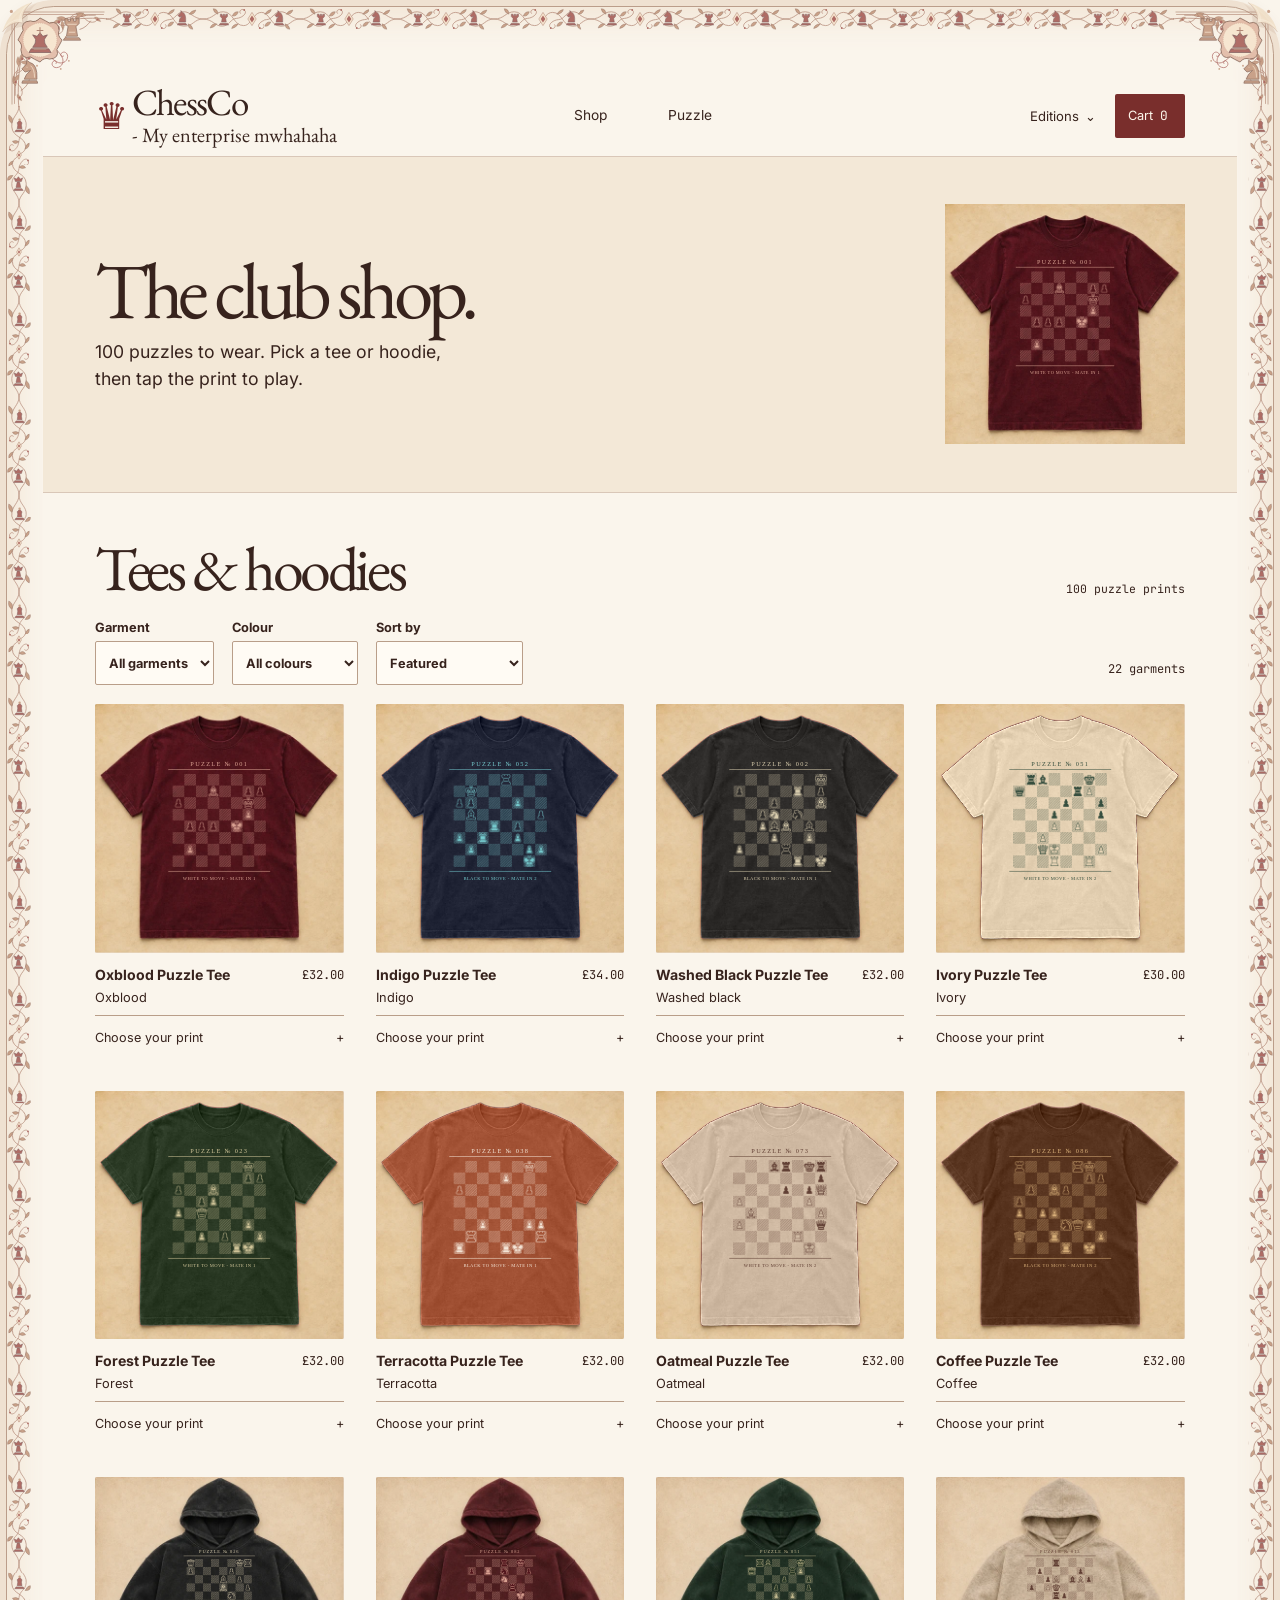
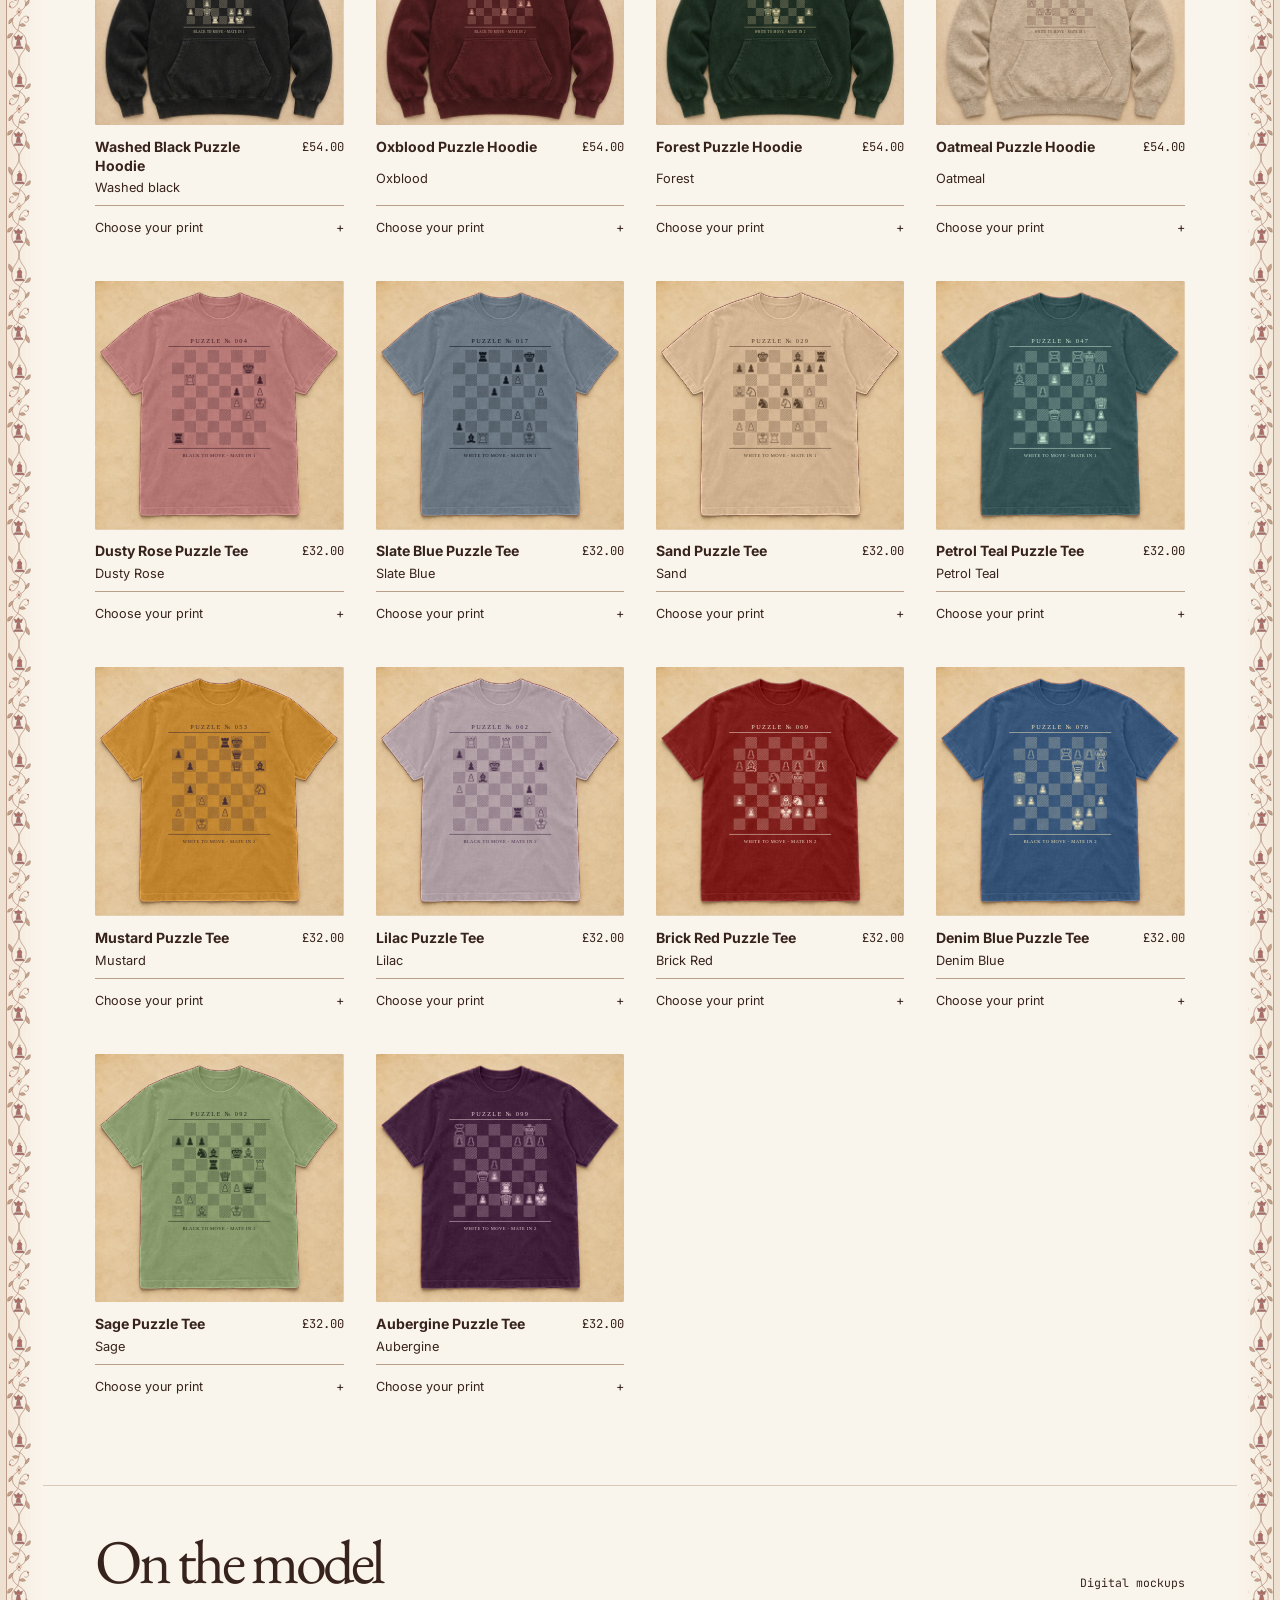
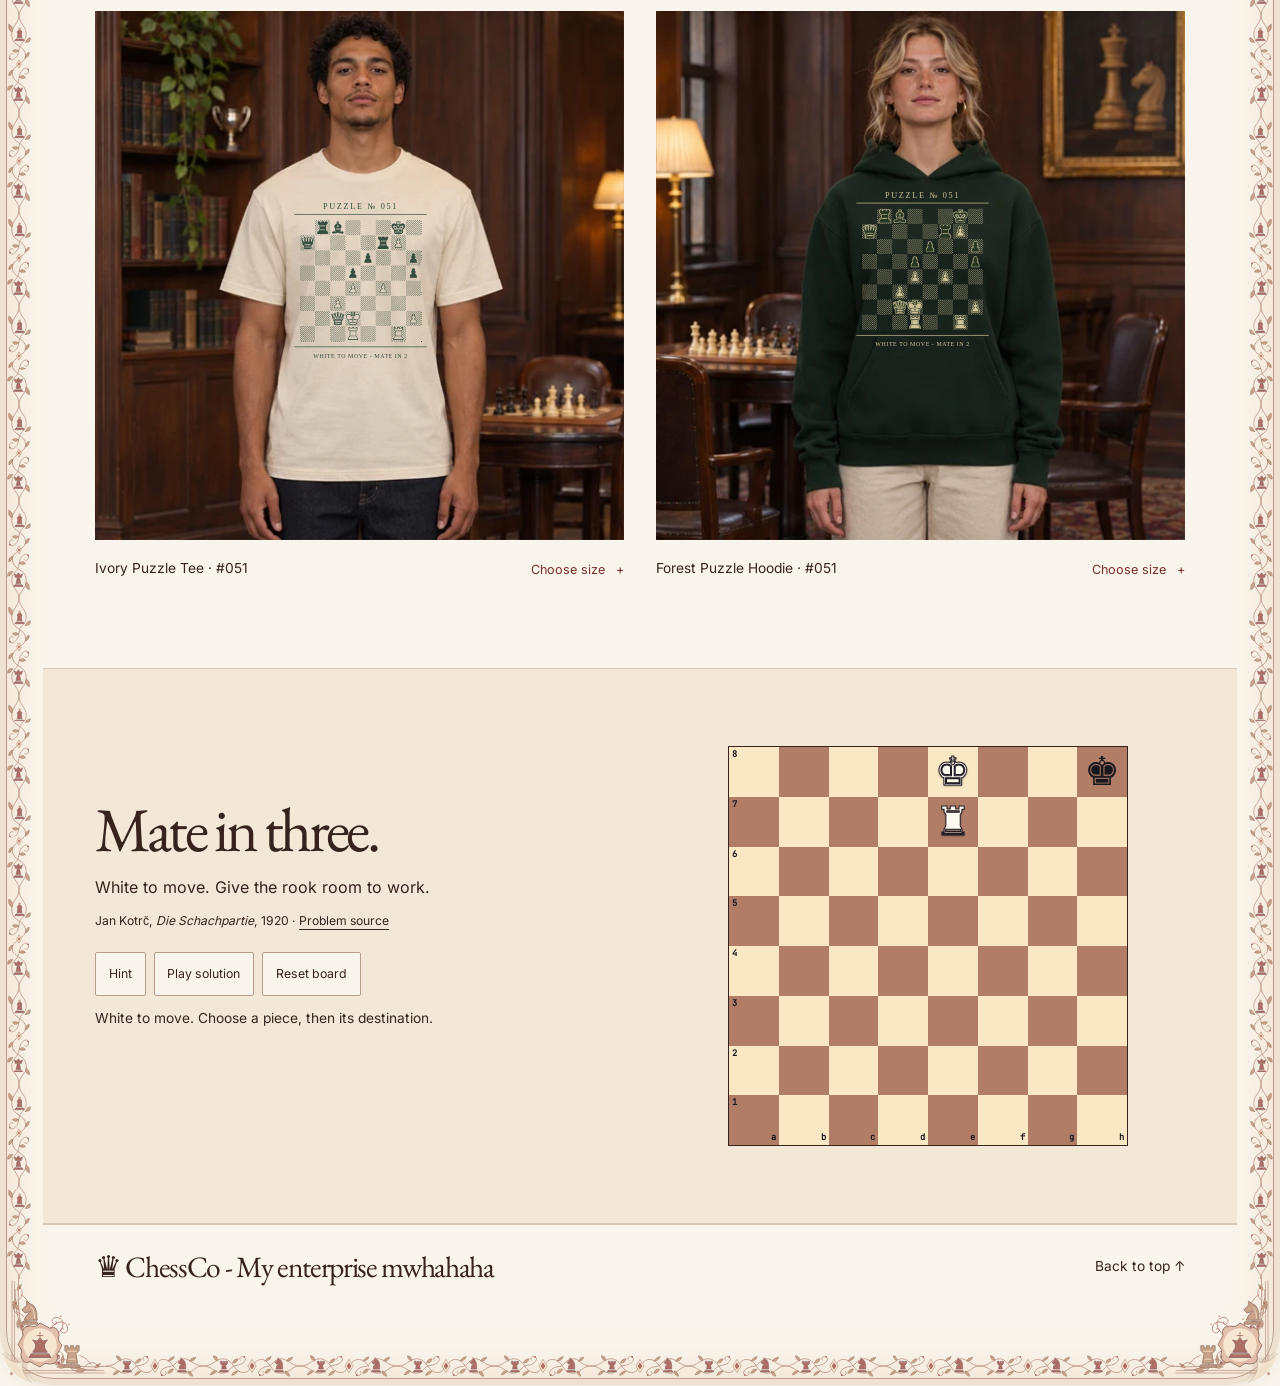
==== club-shop/index.html @ fe0bf02c "Publish ChessCo storefront" ====
<!doctype html>
<html lang="en-GB">
<head>
  <meta charset="utf-8">
  <meta name="viewport" content="width=device-width, initial-scale=1, viewport-fit=cover">
  <meta name="description" content="ChessCo - My enterprise mwhahaha puzzle tees, hoodies, and an interactive chess puzzle.">
  <title>The Club Shop — ChessCo - My enterprise mwhahaha</title>
  <link rel="stylesheet" href="../store.css?v=17">
  <link rel="stylesheet" href="../puzzle.css">
  <link rel="stylesheet" href="../folio.css">
  <link rel="stylesheet" href="../editions.css?v=27">
  <script defer src="../catalog.js?v=14"></script>
  <script defer src="../store.js?v=26"></script>
  <script defer src="../puzzle.js?v=14"></script>
  <script defer src="../editions.js?v=13"></script>
</head>
<body class="postal" data-edition="club-shop">
<svg class="print-ink-definitions" aria-hidden="true" width="0" height="0">
  <defs>
    <filter id="print-ink-queen" x="0" y="0" width="100%" height="100%" color-interpolation-filters="sRGB"><feColorMatrix type="matrix" values="0 0 0 0 0.9098 0 0 0 0 0.6941 0 0 0 0 0.6235 -.2126 -.7152 -.0722 0 1"/></filter>
    <filter id="print-ink-pawn" x="0" y="0" width="100%" height="100%" color-interpolation-filters="sRGB"><feColorMatrix type="matrix" values="0 0 0 0 0.5020 0 0 0 0 0.8706 0 0 0 0 0.8784 -.2126 -.7152 -.0722 0 1"/></filter>
    <filter id="print-ink-knight" x="0" y="0" width="100%" height="100%" color-interpolation-filters="sRGB"><feColorMatrix type="matrix" values="0 0 0 0 0.9255 0 0 0 0 0.8745 0 0 0 0 0.7412 -.2126 -.7152 -.0722 0 1"/></filter>
    <filter id="print-ink-rook" x="0" y="0" width="100%" height="100%" color-interpolation-filters="sRGB"><feColorMatrix type="matrix" values="0 0 0 0 0.1373 0 0 0 0 0.2510 0 0 0 0 0.1961 -.2126 -.7152 -.0722 0 1"/></filter>
    <filter id="print-ink-forest" x="0" y="0" width="100%" height="100%" color-interpolation-filters="sRGB"><feColorMatrix type="matrix" values="0 0 0 0 0.8980 0 0 0 0 0.8392 0 0 0 0 0.6549 -.2126 -.7152 -.0722 0 1"/></filter>
    <filter id="print-ink-clay" x="0" y="0" width="100%" height="100%" color-interpolation-filters="sRGB"><feColorMatrix type="matrix" values="0 0 0 0 1.0000 0 0 0 0 0.9725 0 0 0 0 0.9216 -.2126 -.7152 -.0722 0 1"/></filter>
    <filter id="print-ink-oatmeal" x="0" y="0" width="100%" height="100%" color-interpolation-filters="sRGB"><feColorMatrix type="matrix" values="0 0 0 0 0.3373 0 0 0 0 0.2000 0 0 0 0 0.1608 -.2126 -.7152 -.0722 0 1"/></filter>
    <filter id="print-ink-coffee" x="0" y="0" width="100%" height="100%" color-interpolation-filters="sRGB"><feColorMatrix type="matrix" values="0 0 0 0 0.9059 0 0 0 0 0.7451 0 0 0 0 0.5176 -.2126 -.7152 -.0722 0 1"/></filter>
    <filter id="print-ink-hoodie-black" x="0" y="0" width="100%" height="100%" color-interpolation-filters="sRGB"><feColorMatrix type="matrix" values="0 0 0 0 0.9255 0 0 0 0 0.8745 0 0 0 0 0.7412 -.2126 -.7152 -.0722 0 1"/></filter>
    <filter id="print-ink-hoodie-oxblood" x="0" y="0" width="100%" height="100%" color-interpolation-filters="sRGB"><feColorMatrix type="matrix" values="0 0 0 0 0.9098 0 0 0 0 0.6941 0 0 0 0 0.6235 -.2126 -.7152 -.0722 0 1"/></filter>
    <filter id="print-ink-hoodie-forest" x="0" y="0" width="100%" height="100%" color-interpolation-filters="sRGB"><feColorMatrix type="matrix" values="0 0 0 0 0.8980 0 0 0 0 0.8392 0 0 0 0 0.6549 -.2126 -.7152 -.0722 0 1"/></filter>
    <filter id="print-ink-hoodie-oatmeal" x="0" y="0" width="100%" height="100%" color-interpolation-filters="sRGB"><feColorMatrix type="matrix" values="0 0 0 0 0.3373 0 0 0 0 0.2000 0 0 0 0 0.1608 -.2126 -.7152 -.0722 0 1"/></filter>
  </defs>
</svg>
<a class="skip" href="#main">Skip to content</a>
<div class="folio-page" id="page-top">
  <div class="folio-art" aria-hidden="true">
    <span class="folio-band folio-band--top"></span>
    <span class="folio-band folio-band--right"></span>
    <span class="folio-band folio-band--bottom"></span>
    <span class="folio-band folio-band--left"></span>
    <span class="folio-corner folio-corner--top-left">
      <span class="folio-piece folio-piece--king"></span>
      <span class="folio-piece folio-piece--knight"></span>
      <span class="folio-piece folio-piece--rook"></span>
    </span>
    <span class="folio-corner folio-corner--top-right">
      <span class="folio-piece folio-piece--king"></span>
      <span class="folio-piece folio-piece--knight"></span>
      <span class="folio-piece folio-piece--rook"></span>
    </span>
    <span class="folio-corner folio-corner--bottom-right">
      <span class="folio-piece folio-piece--king"></span>
      <span class="folio-piece folio-piece--knight"></span>
      <span class="folio-piece folio-piece--rook"></span>
    </span>
    <span class="folio-corner folio-corner--bottom-left">
      <span class="folio-piece folio-piece--king"></span>
      <span class="folio-piece folio-piece--knight"></span>
      <span class="folio-piece folio-piece--rook"></span>
    </span>
  </div>
  <header class="site-header">
    <a class="wordmark" href="index.html"><span aria-hidden="true">♛</span> <span class="wordmark-name">ChessCo <small>- My enterprise mwhahaha</small></span></a>
    <nav class="section-nav" aria-label="On this page"><a href="#collection">Shop</a><a href="#puzzle">Puzzle</a></nav>
    <div class="masthead-actions">
      <details class="edition-menu">
        <summary>Editions <span aria-hidden="true">⌄</span></summary>
        <ul>
          <li><a href="../dispatch/index.html">The Dispatch</a></li>
          <li><a href="../club-shop/index.html" aria-current="page">The Club Shop</a></li>
          <li><a href="../print-room/index.html">The Print Room</a></li>
          <li><a href="../problem-sheet/index.html">The Problem Sheet</a></li>
          <li><a href="../fitting-room/index.html">The Fitting Room</a></li>
          <li class="edition-menu-overview"><a href="../index.html">Compare all editions</a></li>
        </ul>
      </details>
      <button class="bag-button" id="open-bag" type="button">Cart <span id="bag-count">0</span></button>
    </div>
  </header>
  <main id="main">
    <section class="edition-hero shop-hero" aria-labelledby="heading">
      <div class="edition-copy">
        <h1 id="heading">The club shop.</h1>
        <p><span data-puzzle-count>100</span> puzzles to wear. Pick a tee or hoodie, then tap the print to play.</p>
      </div>
      <figure><a class="puzzle-photo-link" href="../puzzle/index.html?puzzle=001&amp;product=queen" aria-label="Play puzzle 001 from the Oxblood Puzzle Tee"><svg class="tee-preview" role="img" aria-label="Oxblood Puzzle Tee with puzzle 001: White to move · mate in 1, Puzzle ledger" viewBox="0 0 512 512" width="512" height="512">
    <image href="../assets/queen-blank.webp" width="512" height="512"/>
    <g transform="">
      <svg x="160" y="144" width="192" height="192" viewBox="0 0 768 768" opacity=".9">
    <image href="../assets/chess-template/board.png" width="768" height="768" filter="url(#print-ink-queen)"/>
    <image href="../assets/chess-template/white-bishop.png" x="288" y="96" width="96" height="96" filter="url(#piece-ink-queen)"/><image href="../assets/chess-template/black-pawn.png" x="576" y="96" width="96" height="96" filter="url(#piece-ink-queen)"/><image href="../assets/chess-template/black-pawn.png" x="672" y="96" width="96" height="96" filter="url(#piece-ink-queen)"/><image href="../assets/chess-template/black-pawn.png" x="0" y="192" width="96" height="96" filter="url(#piece-ink-queen)"/><image href="../assets/chess-template/black-king.png" x="576" y="192" width="96" height="96" filter="url(#piece-ink-queen)"/><image href="../assets/chess-template/white-pawn.png" x="576" y="288" width="96" height="96" filter="url(#piece-ink-queen)"/><image href="../assets/chess-template/black-pawn.png" x="96" y="384" width="96" height="96" filter="url(#piece-ink-queen)"/><image href="../assets/chess-template/black-pawn.png" x="192" y="384" width="96" height="96" filter="url(#piece-ink-queen)"/><image href="../assets/chess-template/black-pawn.png" x="288" y="384" width="96" height="96" filter="url(#piece-ink-queen)"/><image href="../assets/chess-template/white-king.png" x="480" y="384" width="96" height="96" filter="url(#piece-ink-queen)"/><image href="../assets/chess-template/white-pawn.png" x="96" y="576" width="96" height="96" filter="url(#piece-ink-queen)"/>
  </svg>
      <g fill="#e8b19f" opacity=".9" text-anchor="middle" font-family="Georgia, serif">
      <text x="256" y="127" font-size="13" letter-spacing="2.7">PUZZLE № 001</text>
      <path d="M151 135H361M151 345H361" stroke="#e8b19f" stroke-width="1.1"/>
      <text x="256" y="362" font-size="9.5" letter-spacing=".85">WHITE TO MOVE - MATE IN 1</text>
    </g>
    </g>
  </svg></a></figure>
    </section>
    <section class="collection" id="collection">
      <header class="section-header"><h2>Tees &amp; hoodies</h2><p><span data-puzzle-count>100</span> puzzle prints</p></header>
      <div class="catalog-tools" aria-label="Catalogue controls">
        <label>Garment<select id="filter-garment"><option value="">All garments</option><option value="tee">T-shirts</option><option value="hoodie">Hoodies</option></select></label>
        <label>Colour<select id="filter-colour"><option value="">All colours</option></select></label>
        <label>Sort by<select id="sort-products"><option value="featured">Featured</option><option value="price-up">Price, low to high</option><option value="price-down">Price, high to low</option></select></label>
        <p id="catalog-count" role="status">22 garments</p>
      </div>
      <div id="products" class="products"></div>
    </section>
    <section class="collection lookbook" id="lookbook">
      <header class="section-header"><h2>On the model</h2><p>Digital mockups</p></header>
      <div class="lookbook-grid">
        <figure data-worn-look="ivory-tee"></figure>
        <figure data-worn-look="forest-hoodie"></figure>
      </div>
    </section>
    <section class="chess-puzzle" id="puzzle" aria-labelledby="puzzle-title">
      <div class="puzzle-copy">
        <h2 id="puzzle-title">Mate in three.</h2>
        <p>White to move. Give the rook room to work.</p>
        <p class="puzzle-credit">Jan Kotrč, <cite>Die Schachpartie</cite>, 1920 · <a href="https://www.bstephen.me.uk/meson/pidsearch.pl?pid=197498">Problem source</a></p>
        <div class="puzzle-actions">
          <button type="button" data-hint>Hint</button>
          <button type="button" data-solution>Play solution</button>
          <button type="button" data-reset>Reset board</button>
        </div>
        <div class="puzzle-result">
          <p class="puzzle-feedback" role="status"></p>
          <span class="puzzle-stamp" aria-hidden="true" hidden>Checkmate</span>
        </div>
      </div>
      <div class="puzzle-board" role="group" aria-label="Chessboard. Use arrow keys to navigate and Enter or Space to select a square."></div>
    </section>
  </main>
  <footer><span class="wordmark">♛ ChessCo - My enterprise mwhahaha</span><a href="#page-top">Back to top ↑</a></footer>
</div>
<dialog id="product-dialog" aria-labelledby="product-title"></dialog>
<dialog id="bag-dialog" aria-labelledby="bag-title"></dialog>
<div class="sr-only" id="status" role="status"></div>
</body>
</html>
---- store.css ----
@font-face{font-family:Inter;src:url(assets/Inter-400.woff2);font-weight:400;font-display:swap}
@font-face{font-family:Inter;src:url(assets/Inter-700.woff2);font-weight:700;font-display:swap}
@font-face{font-family:Garamond;src:url(assets/EBGaramond-400.woff2);font-display:swap}
@font-face{font-family:JetBrains;src:url(assets/JetBrainsMono-400.woff2);font-display:swap}
:root{--sans:Inter,Arial,sans-serif;--serif:Garamond,Georgia,serif;--mono:JetBrains,monospace}
*{box-sizing:border-box}
body{margin:0;background:var(--page);color:var(--ink);font:16px/1.55 var(--sans)}
a{color:inherit;text-underline-offset:.3em}
button{font:inherit;color:inherit;cursor:pointer}
button:disabled{opacity:.45;cursor:default}
button:focus-visible,a:focus-visible,input:focus-visible+span{outline:2px solid var(--ink);outline-offset:4px}
img{display:block;width:100%;height:auto}
h1,h2,h3,p,figure{margin:0}
h1,h2{font-family:var(--display,var(--sans));font-weight:var(--weight,700);line-height:.94;letter-spacing:var(--tracking,-.065em)}
h1{font-size:clamp(3.3rem,7.6vw,8rem)}
h2{font-size:clamp(2.35rem,5.6vw,5.5rem)}
.sr-only,.skip:not(:focus){position:absolute;width:1px;height:1px;overflow:hidden;clip-path:inset(50%)}
.skip:focus{position:absolute;z-index:3;top:.6rem;left:.6rem;padding:.65rem;background:var(--page)}
.site-header,footer{display:flex;align-items:center;justify-content:space-between;gap:1.25rem;padding:1.15rem var(--gutter);border-bottom:1px solid var(--line)}
.site-header nav{display:flex;gap:clamp(1rem,3vw,3rem)}
.site-header nav a,footer a{font-size:.86rem;text-decoration:none}
.site-header nav a:hover,footer a:hover{text-decoration:underline}
.wordmark{font-size:clamp(1rem,2.15vw,1.65rem);font-weight:700;text-decoration:none;letter-spacing:-.06em;line-height:1}
.bag-button{border:1px solid var(--line);background:transparent;padding:.55rem .8rem;white-space:nowrap}
.bag-button span{font-family:var(--mono);margin-left:.25rem}
.hero-copy{position:relative;z-index:1}
.eyebrow{font: .72rem/1.4 var(--mono);letter-spacing:.095em;text-transform:uppercase}
.hero h1{margin:1.1rem 0 1.3rem}
.intro{max-width:32ch}
.button{display:inline-flex;justify-content:space-between;align-items:center;gap:1.4rem;padding:.78rem 1rem;border:1px solid transparent;background:var(--accent);color:var(--on-accent);text-decoration:none;font-weight:700}
.button:hover{filter:brightness(.88)}
.hero .button{margin-top:1.65rem}
.campaign{position:relative;overflow:hidden;min-width:0}
.campaign img{height:100%;object-fit:cover}
.campaign figcaption{position:absolute;bottom:0;left:0;display:flex;justify-content:space-between;gap:1rem;width:100%;padding:.6rem .85rem;background:var(--caption,#141414);color:var(--caption-ink,#fff);font:.7rem/1.3 var(--mono)}
.collection{padding:clamp(2.6rem,6vw,6.5rem) var(--gutter)}
.section-header{display:flex;align-items:end;justify-content:space-between;gap:1rem;margin-bottom:1.75rem}
.section-header p{font:.72rem/1.35 var(--mono)}
.products{display:grid;grid-template-columns:repeat(4,minmax(0,1fr));gap:clamp(.75rem,2vw,2rem)}
.product{min-width:0}
.product-photo{display:block;width:100%;padding:0;border:0;background:#d6cbc0;overflow:hidden}
.product-photo .tee-preview{transition:transform .3s ease}
.product-photo:hover .tee-preview{transform:scale(1.045)}
.product-info{display:grid;grid-template-columns:1fr auto;gap:.2rem .55rem;margin:.8rem 0;font-size:.9rem}
.product-info h3{font-size:inherit;line-height:1.3}
.product-info p{font-size:.8rem}
.product-info>span{font-family:var(--mono);font-size:.76rem}
.quick{display:flex;justify-content:space-between;align-items:center;min-height:44px;width:100%;padding:.45rem 0;border:0;border-top:1px solid var(--line);background:none;text-align:left;font-size:.82rem}
.quick:hover{text-decoration:underline}
.story{display:grid;grid-template-columns:1fr 1fr;align-items:center;gap:clamp(1.5rem,6vw,7rem);padding:clamp(2rem,5vw,5rem) var(--gutter);background:var(--panel)}
.story img{aspect-ratio:4/3;object-fit:cover}
.story h2{margin:.65rem 0 1rem}
.story p:not(.eyebrow){max-width:45ch}
.story a{display:inline-block;margin-top:1.1rem;font-size:.9rem}
footer{border-top:1px solid var(--line);border-bottom:0;padding-block:1.7rem}
dialog{color:var(--ink);background:var(--page);border:1px solid var(--line);max-height:calc(100dvh - 2rem);padding:0;overscroll-behavior:contain}
dialog::backdrop{background:#08080ac2}
dialog .close{position:absolute;top:.55rem;right:.55rem;z-index:1;width:44px;height:44px;border:1px solid var(--line);background:var(--page);font-size:1.55rem;line-height:1}
#product-dialog{width:min(760px,calc(100% - 2rem))}
#product-dialog[open]{display:grid;grid-template-columns:1fr 1fr;align-items:center}
.product-detail{padding:2.5rem 1.45rem 1.5rem}
dialog h2{font-size:clamp(2rem,4vw,3.25rem);margin:.3rem 0 .85rem}
.product-detail p+p{margin-top:.65rem}
fieldset{border:0;padding:0;margin:1rem 0 .7rem}
legend{padding:0;margin-bottom:.45rem;font-weight:700;font-size:.85rem}
.sizes{display:flex;flex-wrap:wrap;gap:.35rem}
.sizes label{position:relative;cursor:pointer}
.sizes input{position:absolute;opacity:0}
.sizes span{display:grid;place-items:center;min-width:43px;min-height:43px;border:1px solid var(--line);font-size:.8rem}
.sizes input:checked+span{background:var(--accent);color:var(--on-accent)}
#size-status{block-size:2lh;overflow:auto;font-size:.78rem;}
#bag-dialog{width:min(500px,100%);max-width:100%;height:100dvh;max-height:100dvh;margin:0 0 0 auto;padding:3.5rem 1.4rem 1.4rem}
#bag-dialog .button{margin-top:1rem;width:100%}
.bag-list{list-style:none;padding:0;margin:1.4rem 0}
.bag-line{display:grid;grid-template-columns:64px minmax(0,1fr) auto;gap:.65rem;padding:.85rem 0;border-top:1px solid var(--line);font-size:.9rem}
.bag-line p{font-size:.8rem}
.quantity{display:flex;gap:.6rem;align-items:center;margin-top:.4rem}
.quantity button{font-size:1.1rem;width:44px;height:44px;background:none;border:1px solid var(--line)}
.subtotal{display:flex;justify-content:space-between;border-top:1px solid var(--line);padding-top:.75rem;margin-bottom:.85rem}

.postal{--page:#f4e6d2;--ink:#542719;--line:#a67863;--panel:#e8cbb0;--accent:#812c26;--on-accent:#fff5e7;--gutter:clamp(1rem,6vw,7rem);--display:var(--serif);--weight:400;--tracking:-.055em;--caption:#7b2f25;--caption-ink:#fff5e7}
.postal .site-header{border-top:7px solid var(--ink)}
.postal .wordmark{font:400 clamp(1.2rem,3vw,2.05rem)/1 var(--serif)}
.postal .hero{padding:clamp(1.1rem,4.5vw,4.5rem) var(--gutter);background:repeating-linear-gradient(0deg,#0000 0 5px,#6c301106 5px 6px)}
.postal-card{display:grid;grid-template-columns:1fr .93fr;align-items:stretch;padding:clamp(.55rem,2vw,1.35rem);transform:rotate(var(--postcard-angle,0deg));border:1px solid var(--line);background:#fbefdb;box-shadow:6px 6px 0 #6e3e3422}
.postal .hero-copy{align-self:center;padding:clamp(1.2rem,5vw,5.5rem)}
.postal .campaign{min-height:430px;border:5px solid #fbefdb;outline:1px dashed var(--line);outline-offset:-1px}
.postal .campaign img{position:absolute;inset:0;object-position:center 35%}
.postal .collection{border-top:1px dashed var(--line)}
.postal .products{grid-template-columns:repeat(2,minmax(0,1fr));max-width:960px;margin:auto;gap:clamp(1rem,3vw,2.5rem)}
.postal .product{padding:.65rem;background:#fbefdb;border:1px solid var(--line)}
.postal .story img{filter:sepia(.35)}
---- puzzle.css ----
.chess-puzzle {
  --board-light: #ece9d8;
  --board-dark: #8e966d;
  --board-focus: #e1f94c;
  display: grid;
  grid-template-columns: minmax(0, 1fr) minmax(0, 1fr);
  align-items: center;
  gap: clamp(1.75rem, 7vw, 7rem);
  padding: clamp(2.4rem, 7vw, 7rem) var(--gutter);
  border-block: 1px solid var(--line);
  background: var(--panel);
}
.quiet .chess-puzzle { --board-light: #f6f3e6; --board-dark: #84977f; --board-focus: #ffdc74; }
.postal .chess-puzzle { --board-light: #fae8c4; --board-dark: #b27d67; --board-focus: #ffc261; }
.blitz .chess-puzzle { --board-light: #c5d9fd; --board-dark: #7592d5; --board-focus: #76fbff; }
.square .chess-puzzle { --board-light: #ede2f7; --board-dark: #ab8aca; --board-focus: #d4fa59; }
.puzzle-copy h2 { margin: .55rem 0 1rem; }
.puzzle-credit { margin-top: .8rem; font-size: .84rem; }
.puzzle-actions { display: flex; flex-wrap: wrap; gap: .5rem; margin-top: 1.3rem; }
.puzzle-actions button {
  color: var(--ink);
  background: var(--page);
  border: 1px solid var(--line);
  min-height: 44px;
  padding: .55rem .8rem;
  font-size: .85rem;
}
.puzzle-actions button:hover:not(:disabled) { text-decoration: underline; }
.puzzle-feedback { margin-top: 1rem; min-height: 3.2em; max-width: 38ch; }
.puzzle-board {
  container-type: inline-size;
  display: grid;
  grid-template-columns: repeat(8, minmax(0, 1fr));
  grid-template-rows: repeat(8, minmax(0, 1fr));
  width: min(100%, 34rem);
  aspect-ratio: 1;
  border: 1px solid var(--ink);
  box-shadow: 6px 6px 0 var(--line);
  justify-self: center;
}
.puzzle-square {
  position: relative;
  display: grid;
  place-items: center;
  min-width: 0;
  padding: 0;
  border: 0;
  border-radius: 0;
  color: #17171d;
  background: var(--board-light);
}
.puzzle-square.dark { background: var(--board-dark); }
.puzzle-square:is(:focus-visible, [aria-pressed="true"]) {
  z-index: 2;
  outline: 3px solid #25212b;
  outline-offset: -3px;
  box-shadow: inset 0 0 0 6px var(--board-focus);
}
.puzzle-square[data-rank]::before, .puzzle-square[data-file]::after {
  position: absolute;
  left: 3px;
  font: 600 clamp(.5rem, 2.2cqw, .72rem)/1 var(--mono);
  pointer-events: none;
}
.puzzle-square[data-rank]::before { content: attr(data-rank); top: 3px; }
.puzzle-square[data-file]::after { content: attr(data-file); bottom: 3px; left: auto; right: 3px; }
.puzzle-piece {
  position: relative;
  pointer-events: none;
  z-index: 1;
  color: #17171d;
  font: clamp(1.25rem, 10cqw, 3.5rem)/1 'DejaVu Sans', 'Segoe UI Symbol', sans-serif;
}
.puzzle-piece.white { color: #fffaf0; -webkit-text-stroke: 1px #231d26; text-shadow: 0 1px 2px #222a; }
@media (max-width: 720px) {
  .chess-puzzle { grid-template-columns: minmax(0, 1fr); }
}
@media (max-width: 360px) {
  .site-header nav { gap: .4rem; }
  .site-header nav a { font-size: .7rem; }
}
---- folio.css ----
.folio-page {
  --folio-paper: #f2e5d5;
  --folio-edge: #efe1d1;
  --folio-rule-ink: #a7836d;
  --folio-buffer: clamp(7px, .95vw, 13px);
  --folio-inner-radius: clamp(4px, .85vw, 12px);
  --folio-radius: calc(var(--folio-inset) + var(--folio-inner-radius));
  --folio-rule: clamp(3px, .48vw, 7px);
  --folio-corner: clamp(46px, 8vw, 100px);
  /* The rail stems meet the corner stems at 19 of 160 SVG units. */
  --folio-band: calc(var(--folio-corner) * .2375);
  --folio-inset: calc(var(--folio-rule) + 1px + var(--folio-band) + var(--folio-buffer));
  /* Leave room for the king medallions where the frame turns. */
  --folio-block-inset: max(var(--folio-inset), calc(var(--folio-rule) + 1px + var(--folio-corner) * .57 + var(--folio-buffer)));
  --folio-join: calc(var(--folio-corner) - 1px);
  position: relative;
  isolation: isolate;
  max-width: 86rem;
  margin-inline: auto;
  padding: var(--folio-block-inset) var(--folio-inset);
  border-radius: var(--folio-radius);
  background: var(--folio-edge);
  box-shadow: 0 4px 16px #6b453314;
}
.folio-page::before {
  position: absolute;
  z-index: -1;
  inset: var(--folio-rule);
  border-radius: calc(var(--folio-radius) - var(--folio-rule));
  background: var(--page);
  box-shadow: inset 0 0 calc(var(--folio-buffer) * 2.7) var(--folio-buffer) var(--folio-paper);
  pointer-events: none;
  content: "";
}
.folio-page > :is(.site-header, main, footer) {
  position: relative;
  z-index: 3;
  background: var(--page);
}
.folio-page > .site-header { border-radius: var(--folio-inner-radius) var(--folio-inner-radius) 0 0; }
.folio-page > footer { border-radius: 0 0 var(--folio-inner-radius) var(--folio-inner-radius); }
.folio-art {
  position: absolute;
  z-index: 2;
  inset: var(--folio-rule);
  border: 1px solid var(--folio-rule-ink);
  opacity: .74;
  border-radius: calc(var(--folio-radius) - var(--folio-rule));
  pointer-events: none;
}
.folio-corner {
  --corner-turn: scale(1);
  position: absolute;
  width: var(--folio-corner);
  aspect-ratio: 1;
  background: url(assets/chess-folio-corner.svg) center / contain no-repeat;
  transform: var(--corner-turn);
}
.folio-corner::before {
  position: absolute;
  top: calc(-1 * var(--folio-rule));
  left: calc(-1 * var(--folio-rule));
  width: clamp(20px, 3vw, 39px);
  aspect-ratio: 1;
  background: url(assets/folio-curl.svg) center / contain no-repeat;
  content: "";
}
.folio-corner--top-left { top: 0; left: 0; }
.folio-corner--top-right { --corner-turn: scaleX(-1); top: 0; right: 0; }
.folio-corner--bottom-right { --corner-turn: rotate(180deg); bottom: 0; right: 0; }
.folio-corner--bottom-left { --corner-turn: scaleY(-1); bottom: 0; left: 0; }

.folio-piece {
  position: absolute;
  /* Each corner transform is its own inverse. Keep the pieces upright. */
  transform: translate(-50%, -50%) var(--corner-turn);
  background: center / contain no-repeat;
}
.folio-piece--king {
  top: 33%;
  left: 33%;
  width: 47%;
  aspect-ratio: 1;
  background-image: url(assets/chess-folio-king.svg);
}
.folio-piece--knight, .folio-piece--rook {
  width: 19%;
  aspect-ratio: 24 / 34;
}
.folio-piece--knight {
  top: 65%;
  left: 22%;
  background-image: url(assets/chess-folio-knight.svg);
}
.folio-piece--rook {
  top: 22%;
  left: 65%;
  background-image: url(assets/chess-folio-rook.svg);
}
.folio-band { position: absolute; }
.folio-band--left, .folio-band--right {
  inset-block: var(--folio-join);
  width: var(--folio-band);
  background-image: url(assets/chess-folio-vine.svg);
  background-size: 100% calc(var(--folio-band) * 4.1);
  background-repeat: no-repeat round;
}
.folio-band--left { left: 0; }
.folio-band--right { right: 0; transform: scaleX(-1); }
.folio-band--top, .folio-band--bottom {
  inset-inline: var(--folio-join);
  height: var(--folio-band);
  background-image: url(assets/chess-folio-frieze.svg);
  background-size: calc(var(--folio-band) * 4.1) 100%;
  background-repeat: round no-repeat;
}
.folio-band--top { top: 0; }
.folio-band--bottom { bottom: 0; }
---- editions.css ----
.postal {
  --page: #faf5ec;
  --panel: #f3e8d7;
  --ink: #37231d;
  --line: #b99e89;
  --accent: #792e2c;
  --on-accent: #fff8ed;
  --paper-light: #fffbf4;
  --oxblood: #742b2c;
  --content-width: 72rem;
  --edge-space: clamp(.875rem, 4.4vw, 3.25rem);
  --gutter: max(var(--edge-space), calc((100% - var(--content-width)) / 2));
  --section-space: clamp(2.75rem, 6vw, 5.75rem);
  --column-gap: clamp(1.5rem, 5vw, 4.75rem);
  --card-gap: clamp(.75rem, 2.5vw, 2rem);
  --control-height: 2.75rem;
  --control-gap: clamp(.25rem, .8vw, .75rem);
  --nav-cell: clamp(4.25rem, 7vw, 6rem);
}
.folio-page > .site-header {
  z-index: 4;
  display: grid;
  /* Equal flanks hold the navigation on the content midpoint. */
  grid-template-columns: minmax(0, 1fr) max-content minmax(0, 1fr);
  grid-template-areas: "brand navigation actions";
  gap: .25rem var(--control-gap);
  min-height: 4rem;
  padding-block: .5rem;
  border-top: 0;
  border-color: #d9c7b8;
}
.postal .wordmark { font-size: clamp(1.25rem, 2.85vw, 1.85rem); letter-spacing: -.045em; }
.postal .site-header .wordmark {
  grid-area: brand;
  display: inline-flex;
  align-items: center;
  gap: .32rem;
  width: fit-content;
  max-width: 100%;
  min-height: var(--control-height);
  font-size: clamp(1.5625rem, 3.5625vw, 2.3125rem);
}
.site-header .wordmark [aria-hidden="true"] { color: var(--accent); }
.wordmark-name { min-width: 0; }
.wordmark-name small {
  display: block;
  margin-top: .2rem;
  font-size: .55em;
  letter-spacing: normal;
  line-height: 1.15;
}
.site-header .section-nav {
  grid-area: navigation;
  display: grid;
  grid-auto-flow: column;
  grid-auto-columns: var(--nav-cell);
  justify-self: center;
  align-items: center;
  gap: var(--control-gap);
}
.masthead-actions {
  grid-area: actions;
  display: flex;
  align-items: center;
  justify-self: end;
  gap: var(--control-gap);
}
.section-nav a, .edition-menu summary {
  display: inline-flex;
  align-items: center;
  justify-content: center;
  gap: .32rem;
  min-height: var(--control-height);
  padding-inline: .56rem;
  border-radius: 2px;
  font-size: .82rem;
  white-space: nowrap;
}
.site-header .section-nav a:hover, .edition-menu summary:hover,
.section-nav a[aria-current="location"], .edition-menu[open] summary {
  background: var(--panel);
  color: var(--accent);
  text-decoration: none;
}
.section-nav a[aria-current="location"] { box-shadow: inset 0 -2px var(--accent); }
.edition-menu { position: relative; }
.edition-menu summary { cursor: pointer; list-style: none; }
.edition-menu summary::-webkit-details-marker { display: none; }
.edition-menu[open] summary span { transform: rotate(180deg); }
.edition-menu summary:focus-visible { outline: 2px solid var(--ink); outline-offset: 2px; }
.edition-menu ul {
  position: absolute;
  right: 0;
  top: calc(100% + .35rem);
  width: max-content;
  min-width: 11rem;
  margin: 0;
  padding: .3rem;
  list-style: none;
  border: 1px solid var(--line);
  background: var(--paper-light);
  box-shadow: 0 6px 22px #4a201820;
}
.edition-menu li a {
  display: flex;
  align-items: center;
  min-height: 42px;
  padding: .45rem .65rem;
  font-size: .82rem;
  text-decoration: none;
}
.edition-menu li a:hover, .edition-menu a[aria-current="page"] { background: var(--panel); text-decoration: underline; }
.edition-menu-overview { margin-top: .2rem; border-top: 1px solid #d9c7b8; }
.postal .bag-button {
  display: inline-flex;
  align-items: center;
  justify-content: center;
  min-height: var(--control-height);
  white-space: nowrap;
  font-variant-numeric: tabular-nums;
  padding: .4rem .75rem;
  border-color: transparent;
  border-radius: 2px;
  background: var(--accent);
  color: var(--on-accent);
  font-size: .8rem;
}
.postal .bag-button:hover { background: #632524; }
.bag-button span { margin-left: .2rem; min-inline-size: 2ch; text-align: center; }
.postal footer { border-color: #d9c7b8; }

.edition-hero {
  display: grid;
  align-items: center;
  gap: var(--column-gap);
  padding: var(--section-space) var(--gutter);
}
.edition-copy h1, [data-edition="problem-sheet"] #puzzle-title {
  margin: 0 0 .85rem;
  font-size: clamp(3.25rem, 7.35vw, 7.35rem);
  line-height: .86;
  letter-spacing: -.068em;
}
.edition-copy h1 em { color: var(--accent); font-weight: inherit; }
.edition-copy > p {
  max-width: 34ch;
  font-size: clamp(.95rem, 1.4vw, 1.1rem);
  line-height: 1.55;
}
.edition-copy .button { margin-top: 1.15rem; }
.button { min-height: var(--control-height); border-radius: 2px; font-size: .85rem; }
.edition-hero figure { min-width: 0; }
.edition-hero figcaption { font: .72rem/1.45 var(--mono); }
.postal .collection {
  padding: var(--section-space) var(--gutter);
  border-top: 1px solid #d9c7b8;
}
.postal .section-header { margin-bottom: 1.3rem; }
.postal .section-header h2, .fit-sheet h2, .puzzle-copy h2 { font-size: clamp(2.35rem, 4.85vw, 4.65rem); }
.postal .products {
  grid-template-columns: repeat(4, minmax(0, 1fr));
  gap: var(--card-gap);
  max-width: none;
}
.postal .product {
  display: grid;
  grid-template-rows: auto 1fr auto;
  padding: 0;
  border: 0;
  background: none;
}
.postal .product-photo { border-radius: 2px; }
.postal .product-photo:focus-visible .tee-preview { transform: scale(1.045); }
.print-ink-definitions { position: absolute; }
.tee-preview {
  display: block;
  width: 100%;
  height: auto;
  aspect-ratio: 1;
  background: #e9daca;
}
.print-field { display: grid; gap: .3rem; margin-top: .7rem; font-size: .82rem; font-weight: 700; }
.print-field select { width: 100%; min-width: 0; font-weight: 400; }
.product-visual { min-width: 0; }
.bag-line .tee-preview { align-self: start; }
.product-detail { min-width: 0; }

.postal .product-info { margin: .8rem 0 .45rem; }
.postal .product-info h3 { font-size: .88rem; }
.postal .quick { font: .79rem var(--sans); }
.postal .product[hidden], .postcard-faces [hidden], .puzzle-stamp[hidden] { display: none; }

.postal select, .postal input[type="number"] {
  min-height: var(--control-height);
  max-width: 100%;
  padding: .4rem .55rem;
  border: 1px solid var(--line);
  border-radius: 2px;
  background: var(--paper-light);
  color: var(--ink);
  font: inherit;
}
.postal :is(select, input):focus-visible { outline: 2px solid var(--ink); outline-offset: 2px; }
.postal .chess-puzzle {
  gap: var(--column-gap);
  padding: var(--section-space) var(--gutter);
  border-block: 1px solid #d9c7b8;
}
.puzzle-copy h2 { margin-top: 0; }
.puzzle-credit { font-size: .76rem; }
.puzzle-actions button { border-radius: 2px; font-size: .77rem; }
.puzzle-board { width: min(100%, 25rem); box-shadow: none; }
/* Reserve the same space before and after a hint, checkmate, or promotion. */
.puzzle-result {
  display: grid;
  grid-template-rows: 3.6rem 1.6rem;
  align-items: start;
  margin-top: .75rem;
}
.has-promotion .puzzle-result { grid-template-rows: 3.6rem var(--control-height); }
.puzzle-result .puzzle-feedback {
  grid-area: 1 / 1;
  block-size: 100%;
  min-height: 0;
  margin: 0;
  overflow: auto;
  font-size: .86rem;
}
.puzzle-result :is(.puzzle-stamp, .promotion-choices) { grid-area: 2 / 1; justify-self: start; }
.puzzle-result .promotion-choices {
  grid-template-columns: repeat(4, minmax(0, 1fr));
  width: min(100%, 19rem);
  margin: 0;
}
.puzzle-result .promotion-choices:not([hidden]) { display: grid; }
.puzzle-result .promotion-choices button { padding-inline: .25rem; }
.puzzle-stamp {
  display: inline-block;
  padding: .2rem .35rem;
  border: 1px solid currentColor;
  color: var(--oxblood);
  font: .7rem var(--mono);
  letter-spacing: .1em;
  text-transform: uppercase;
}

.dispatch-hero {
  grid-template-columns: minmax(0, .82fr) minmax(0, 1.18fr);
  min-height: clamp(24rem, 46vw, 40rem);
}
.dispatch-card { background: var(--paper-light); padding: .48rem .48rem 0; }
.postcard-faces { display: grid; aspect-ratio: 1; }
.postcard-front, .postcard-back { grid-area: 1 / 1; }
.postcard-back {
  padding: clamp(1rem, 3vw, 2.75rem);
  border: 1px solid #d9c7b8;
  font: clamp(1.1rem, 2.4vw, 2.05rem)/1.12 var(--serif);
}
.postcard-back p + p { margin-top: .75em; }
.postmark {
  float: right;
  padding: .35rem .45rem;
  margin: 0 0 .4rem .5rem;
  border: 1px solid currentColor;
  color: var(--oxblood);
  text-align: center;
  font: clamp(.52rem, .9vw, .65rem)/1.2 var(--mono);
}
.dispatch-card figcaption, .print-proof figcaption {
  display: flex;
  align-items: center;
  justify-content: space-between;
  gap: .5rem;
  padding-inline: .25rem;
}
.dispatch-card figcaption button, .print-proof figcaption button {
  min-height: var(--control-height);
  padding: .35rem 0;
  border: 0;
  background: none;
  color: var(--accent);
  text-align: left;
}
.dispatch-card figcaption button:hover, .print-proof figcaption button:hover { text-decoration: underline; }

.shop-hero {
  grid-template-columns: minmax(0, 1.5fr) minmax(0, 1fr);
  padding-block: clamp(1.4rem, 3.7vw, 3rem);
  background: var(--panel);
}
.shop-hero h1 { font-size: clamp(2.9rem, 6.2vw, 5.8rem); }
.shop-hero figure { width: min(100%, 15rem); justify-self: end; }
[data-edition="club-shop"] .collection { padding-top: clamp(1.8rem, 3.6vw, 3rem); }
.catalog-tools { display: flex; flex-wrap: wrap; gap: .65rem 1.15rem; align-items: end; margin-bottom: 1.2rem; }
.catalog-tools label { display: grid; gap: .22rem; font-size: .8rem; font-weight: 700; }
.catalog-tools p { margin: 0 0 .5rem auto; font: .75rem var(--mono); }

.proof-hero { grid-template-columns: minmax(0, .9fr) minmax(0, 1.1fr); background: #f7efe2; }
.proof-label { display: grid; gap: .3rem; max-width: 19rem; margin-top: .85rem; font-size: .82rem; font-weight: 700; }
.proof-label select { width: 100%; }
#proof-caption { margin-top: .65rem; font-size: .89rem; block-size: 3lh; overflow: auto; }
.print-proof { width: min(100%, 33rem); justify-self: center; }
.proof-window { overflow: hidden; border-radius: 2px; }
#proof-image { transform-origin: 50% 40%; }
.proof-window .enlarged { transform: scale(1.9); }
.print-proof figcaption { justify-content: flex-end; }
.ledger-controls {
  display: flex;
  flex-wrap: wrap;
  align-items: center;
  justify-content: space-between;
  gap: var(--control-gap);
  margin-bottom: 1.25rem;
}
.ledger-controls button {
  min-height: var(--control-height);
  padding: .4rem .65rem;
  background: var(--paper-light);
  border: 1px solid var(--line);
  border-radius: 2px;
  font-size: .8rem;
}
#ledger-page { font: .75rem var(--mono); }
.postal .products[data-ledger-collection] { grid-template-columns: repeat(5, minmax(0, 1fr)); }
[data-ledger-collection] .product-info p { grid-column: 1 / -1; }

[data-edition="problem-sheet"] .chess-puzzle {
  grid-template-columns: minmax(0, 1.1fr) minmax(0, .9fr);
  grid-template-areas: "board intro" "board tools";
  grid-template-rows: auto 1fr;
  align-items: start;
  row-gap: 1rem;
  background: var(--page);
  border-top: 0;
}
.problem-intro { grid-area: intro; align-self: end; }
.problem-tools { grid-area: tools; }
.problem-tools .puzzle-actions { margin-top: 0; }
[data-edition="problem-sheet"] .puzzle-board { grid-area: board; align-self: center; width: min(100%, 33rem); }
[data-edition="problem-sheet"] #puzzle-title { font-size: clamp(3.05rem, 6.4vw, 6.15rem); }
[data-edition="problem-sheet"] .collection { border-top: 0; }
.scorecard { margin-top: .9rem; max-width: 20rem; }
.scorecard h3 { font: 400 1.35rem var(--serif); margin-bottom: .25rem; }
.scorecard table, .fit-table { width: 100%; border-collapse: collapse; font-size: .82rem; }
.scorecard :is(th, td), .fit-table :is(th, td) { padding: .38rem .5rem; text-align: left; border-bottom: 1px solid #d9c7b8; }
.scorecard thead, .fit-table thead { border-top: 1px solid #d9c7b8; }
.scorecard td { font-family: var(--mono); }

.fit-hero { grid-template-columns: minmax(0, 1.05fr) minmax(0, .95fr); padding-block: clamp(1.85rem, 4vw, 3.75rem); }
.fit-hero figure { width: min(100%, 28rem); }
.fit-hero figcaption { margin-top: .46rem; }
.fit-sheet {
  display: grid;
  grid-template-columns: minmax(0, 1.15fr) minmax(0, .85fr);
  align-items: start;
  gap: var(--column-gap);
  padding: clamp(1.9rem, 4.5vw, 3.75rem) var(--gutter);
  background: var(--panel);
}
.fit-sheet h2 { margin-bottom: .55rem; }
.fit-sheet p { max-width: 37ch; }
#fit-form { margin-top: .9rem; }
#fit-form label { display: block; margin-bottom: .32rem; font-weight: 700; font-size: .84rem; }
.fit-inputs { display: flex; flex-wrap: wrap; gap: .45rem; }
.fit-inputs input { width: 6rem; }
#fit-result { margin-top: .55rem; block-size: 2lh; overflow: auto; font-size: .87rem; }
.fit-table caption { text-align: left; font: 1.5rem var(--serif); margin-bottom: .35rem; }

.editions-index { max-width: calc(var(--content-width) + 2 * var(--edge-space)); margin-inline: auto; padding: var(--section-space) var(--edge-space); }
.editions-index > a { font-size: .82rem; }
.editions-index h1 { margin: clamp(1.5rem, 4vw, 3.3rem) 0 .55rem; font-size: clamp(3.15rem, 7.2vw, 6.6rem); }
.index-intro { margin-bottom: clamp(1.3rem, 3.4vw, 2.7rem); }
.editions-index ul { display: grid; grid-template-columns: repeat(6, minmax(0, 1fr)); gap: var(--card-gap); margin: 0; padding: 0; list-style: none; }
.editions-index li { grid-column: span 2; }
.editions-index li:nth-child(-n+2) { grid-column: span 3; }
.editions-index li a { display: block; height: 100%; text-decoration: none; }
.editions-index li a:is(:hover, :focus-visible) h2 { text-decoration: underline; text-underline-offset: .18em; }
.editions-index li a > img { aspect-ratio: 1; object-fit: cover; object-position: center 40%; border-radius: 2px; }
.editions-index li div { padding: .75rem 0 .65rem; }
.editions-index h2 { margin-bottom: .28rem; font-size: clamp(1.6rem, 3vw, 2.7rem); }
.editions-index li p { font-size: .84rem; max-width: 38ch; }

@media (prefers-reduced-motion: no-preference) {
  html { scroll-behavior: smooth; }
  #proof-image { transition: transform .35s cubic-bezier(.2,.75,.25,1); }
  .edition-copy, #product-dialog[open], .puzzle-stamp:not([hidden]) { animation: edition-enter .38s ease-out both; }
  #bag-dialog[open] { animation: bag-enter .32s ease-out both; }
  @keyframes edition-enter { from { opacity: .5; translate: 0 7px; } to { opacity: 1; translate: 0 0; } }
  @keyframes bag-enter { from { opacity: .6; translate: 1.25rem 0; } to { opacity: 1; translate: 0 0; } }
}
@media (max-width: 1000px) {
  .postal .products[data-ledger-collection] { grid-template-columns: repeat(2, minmax(0, 1fr)); }
}
@media (max-width: 920px) {
  .postal .products { grid-template-columns: repeat(2, minmax(0, 1fr)); }
}
@media (max-width: 760px) {
  .folio-page > .site-header { grid-template-columns: minmax(0, 1fr) max-content; grid-template-areas: "brand actions" "navigation navigation"; }
  .site-header .section-nav { max-width: 100%; }
  .section-nav a, .edition-menu summary { padding-inline: .5rem; }
}
@media (max-width: 720px) {
  .edition-hero, .fit-sheet, [data-edition="problem-sheet"] .chess-puzzle { grid-template-columns: minmax(0, 1fr); }
  .fit-hero .edition-copy { grid-row: 1; }
  .dispatch-hero { min-height: 0; }
  .shop-hero { gap: 1rem; }
  .shop-hero figure { width: min(100%, 12rem); justify-self: start; }
  .postcard-faces { min-height: 11rem; }
  .postcard-back { font-size: clamp(1rem, 4vw, 1.55rem); }
  [data-edition="problem-sheet"] .chess-puzzle { grid-template-areas: "intro" "board" "tools"; }
  .editions-index ul { grid-template-columns: repeat(4, minmax(0, 1fr)); }
  .editions-index li:nth-child(n) { grid-column: span 2; }
  .editions-index li:last-child { grid-column: 2 / span 2; }
}
@media (max-width: 500px) {
  .section-nav a, .edition-menu summary { font-size: .75rem; }
  .section-header { display: block; }
  .product-info { grid-template-columns: minmax(0, 1fr); }
  .product-info > span { grid-row: 4; }
  #product-dialog[open] { grid-template-columns: 1fr; }
  .product-visual { width: min(100%, 29vh, 240px); justify-self: center; }
  .product-detail { padding: 1rem; }
  .catalog-tools { gap: .45rem; }
  .catalog-tools label { flex: 1 1 7rem; min-width: 0; }
  .catalog-tools select { width: 100%; }
  .catalog-tools p { margin: 0; flex: 0 0 100%; }
  .editions-index ul { grid-template-columns: 1fr; }
  .editions-index li:nth-child(n) { grid-column: 1; }
  #ledger-page { order: 1; flex: 0 0 100%; }
}

.lookbook-grid { display: grid; grid-template-columns: repeat(2, minmax(0, 1fr)); gap: var(--card-gap); }
.lookbook-grid figcaption { display: flex; justify-content: space-between; align-items: center; gap: 1rem; padding-top: .45rem; font-size: .86rem; }
.lookbook-grid .quick { width: auto; flex: 0 0 auto; gap: .7rem; border: 0; color: var(--accent); }
#fit-form .fit-garment { display: grid; gap: .3rem; max-width: 16rem; margin-bottom: .8rem; }
@media (max-width: 575px) {
  .lookbook-grid { grid-template-columns: minmax(0, 1fr); }
}

.puzzle-photo-link { display: block; position: relative; }
.play-print-label {
  display: none;
  position: absolute;
  right: .4rem;
  bottom: .4rem;
  padding: .35rem .5rem;
  background: var(--paper-light);
  color: var(--ink);
  font: .72rem var(--sans);
}
.puzzle-photo-link:is(:hover, :focus-visible) .play-print-label { display: block; }
@media (hover: none) {
  .puzzle-photo-link .play-print-label { display: block; }
}
.puzzle-number { margin-bottom: .6rem; color: var(--accent); font: .78rem var(--mono); }

.puzzle-shirt {
  grid-area: board;
  justify-self: center;
  align-self: center;
  width: min(100%, 33rem);
  min-width: 0;
}
.shirt-viewport { overflow: hidden; border-radius: 2px; }
.shirt-surface {
  --shirt-ink: #e8b19f;
  --shirt-fabric: #53161d;
  position: relative;
  color: var(--shirt-ink);
  transform-origin: 50% var(--print-centre-y, 46.875%);
}
.shirt-viewport[data-zoomed="true"] .shirt-surface { transform: scale(var(--print-zoom, 2)); }
[data-edition="problem-sheet"] .shirt-surface .puzzle-board {
  position: absolute;
  top: var(--print-top, 28.125%);
  left: var(--print-left, 31.25%);
  width: var(--print-width, 37.5%);
  border: 1px solid color-mix(in srgb, var(--shirt-ink) 50%, transparent);
  background: transparent;
}
.shirt-surface .puzzle-square { background: transparent; touch-action: manipulation; }
.shirt-surface .puzzle-square.dark {
  background: repeating-linear-gradient(135deg, transparent 0 2px, color-mix(in srgb, var(--shirt-ink) 35%, transparent) 2px 3px);
}
.shirt-surface .puzzle-square[data-rank]::before,
.shirt-surface .puzzle-square[data-file]::after { content: none; }
.shirt-surface .puzzle-piece { width: 100%; height: 100%; }
.shirt-surface .puzzle-piece img {
  width: 100%;
  height: 100%;
  object-fit: contain;
  filter: var(--piece-ink);
}
.shirt-surface .puzzle-square:is(:focus-visible, [aria-pressed="true"]) {
  outline: 1px solid var(--shirt-fabric);
  outline-offset: -1px;
  box-shadow: inset 0 0 0 2px var(--shirt-ink);
}
.shirt-surface .puzzle-square[draggable="true"] { cursor: grab; }
.shirt-surface .puzzle-square[draggable="true"]:active { cursor: grabbing; }
.puzzle-shirt figcaption {
  display: flex;
  align-items: center;
  justify-content: flex-end;
  gap: .75rem;
  font: .75rem/1.4 var(--mono);
}
.puzzle-shirt figcaption button {
  min-height: var(--control-height);
  border: 0;
  background: transparent;
  color: var(--accent);
}
.puzzle-shirt figcaption button:hover { text-decoration: underline; }
@media (prefers-reduced-motion: no-preference) {
  .shirt-surface { transition: transform .28s ease-out; }
}

.puzzle-purchase {
  margin-top: 1rem;
  padding-top: 1rem;
  border-top: 1px solid var(--line);
}
.purchase-options {
  display: grid;
  grid-template-columns: minmax(0, 1fr) auto;
  align-items: end;
  gap: .65rem;
  margin-top: .75rem;
}
.purchase-options fieldset { min-width: 0; margin: 0; }
.purchase-summary .sizes { flex-wrap: wrap; }
.purchase-summary h2 { font: 400 clamp(1.25rem, 2.25vw, 1.7rem)/1.04 var(--serif); letter-spacing: -.025em; }
.purchase-summary p { margin-top: .3rem; font: .8rem var(--mono); }
.purchase-summary .button { white-space: nowrap; gap: .5rem; }

.shirt-colours { min-width: 0; padding: 0; border: 0; margin: 0 0 .8rem; }
.shirt-colours legend { font: .76rem var(--mono); }
.shirt-swatches {
  display: grid;
  grid-template-columns: repeat(auto-fill, 2.2rem);
  max-width: calc(9 * 2.2rem + 8 * .25rem);
  gap: .25rem;
}
.shirt-swatches label {
  position: relative;
  display: grid;
  place-items: center;
  width: 2.2rem;
  height: 2.2rem;
  cursor: pointer;
}
.shirt-swatches input { position: absolute; opacity: 0; }
.shirt-swatch {
  width: 1.6rem;
  aspect-ratio: 1;
  border-radius: 50%;
  background: var(--swatch);
  border: 1px solid #37231d60;
}
.shirt-swatches input:checked + .shirt-swatch { outline: 1px solid var(--ink); outline-offset: 2px; }
.shirt-swatches input:focus-visible + .shirt-swatch { outline: 2px solid var(--accent); outline-offset: 3px; }

.promotion-choices[hidden] { display: none; }

.shirt-surface .puzzle-board[aria-busy="true"] { overflow: hidden; }
.puzzle-shirt figcaption { flex-wrap: wrap; }
.setup-controls { display: flex; flex-wrap: wrap; gap: .6rem; margin-inline-end: auto; }
.setup-controls:not(:has(button:not([hidden]))) { display: none; }

.mobile-play-instructions { display: none; font-size: .84rem; }

/* Keep the folio and full-height cart clear of phone cutouts and home indicators. */
.postal {
  padding: env(safe-area-inset-top) env(safe-area-inset-right)
    env(safe-area-inset-bottom) env(safe-area-inset-left);
}
#bag-dialog {
  padding-top: calc(3.5rem + env(safe-area-inset-top));
  padding-right: max(1.4rem, env(safe-area-inset-right));
  padding-bottom: max(1.4rem, env(safe-area-inset-bottom));
  padding-left: max(1.4rem, env(safe-area-inset-left));
}
#bag-dialog .close {
  top: calc(.55rem + env(safe-area-inset-top));
  right: max(.55rem, env(safe-area-inset-right));
}

@media (max-width: 600px) {
  .postal { --edge-space: clamp(.625rem, 3vw, 1rem); --section-space: 1.75rem; }
  .postal .folio-page { --folio-buffer: 5px; --folio-corner: 40px; }
  .postal h1, .postal h2 { overflow-wrap: anywhere; }
  .site-header .section-nav {
    grid-auto-flow: row;
    grid-auto-columns: auto;
    grid-template-columns: repeat(auto-fit, minmax(4.25rem, 1fr));
    width: 100%;
  }
  .site-header .section-nav a { white-space: normal; text-align: center; }
  .edition-menu li a { min-height: var(--control-height); }
  .postal :is(select, input[type="number"]) { font-size: 1rem; }
  .shirt-swatches {
    grid-template-columns: repeat(auto-fill, var(--control-height));
    max-width: 100%;
  }
  .shirt-swatches label { width: var(--control-height); height: var(--control-height); }
  .sizes span { min-width: var(--control-height); min-height: var(--control-height); }
  .purchase-options { align-items: start; }
  .purchase-summary .button { align-self: end; min-height: var(--control-height); }
  .shirt-viewport[data-zoomed="true"] .shirt-surface {
    transform: scale(calc(var(--print-zoom, 2) * 1.25));
  }
  [data-playable-print] .problem-intro p:last-of-type { margin-top: .3rem; }
  .mobile-play-instructions { display: block; }
}

@media (max-width: 380px) {
  .purchase-summary .button { padding-inline: .55rem; gap: .35rem; font-size: .8rem; }
  #bag-dialog .bag-line { grid-template-columns: 48px minmax(0, 1fr) auto; gap: .45rem; }
}
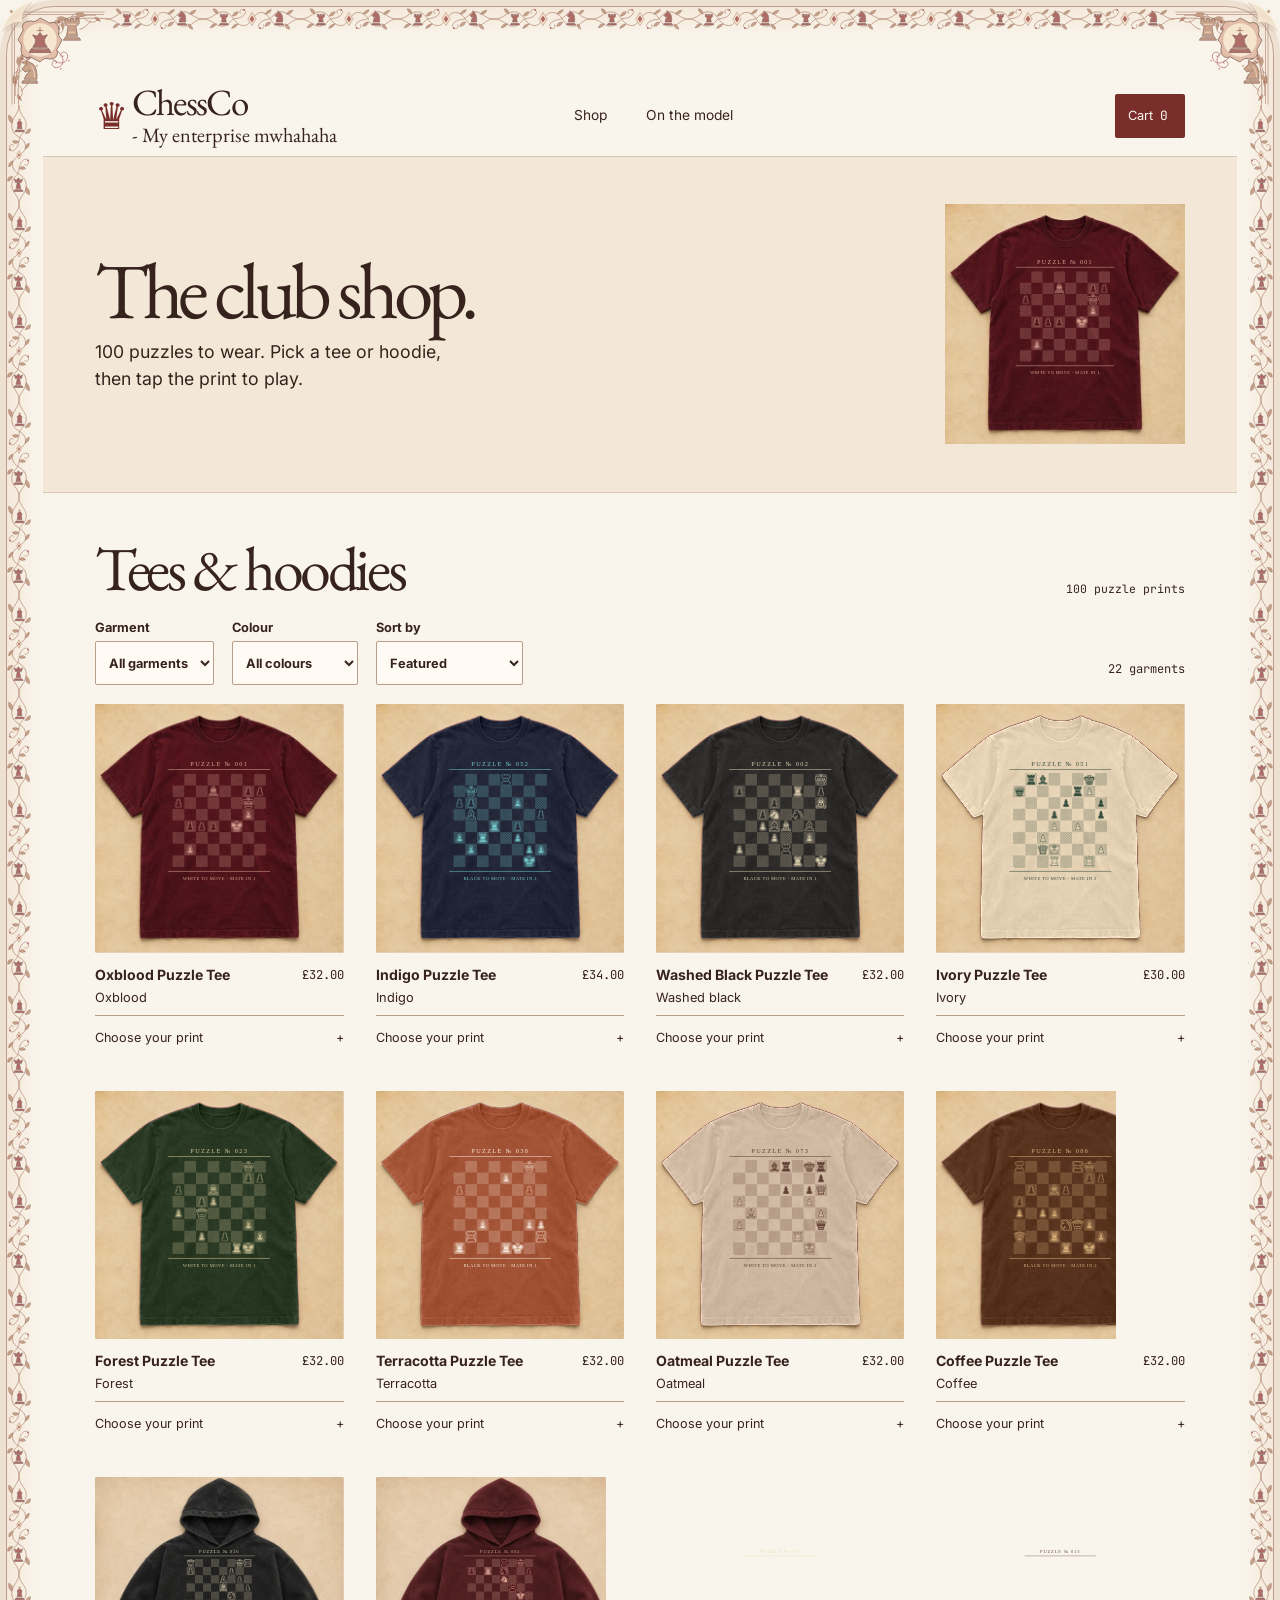
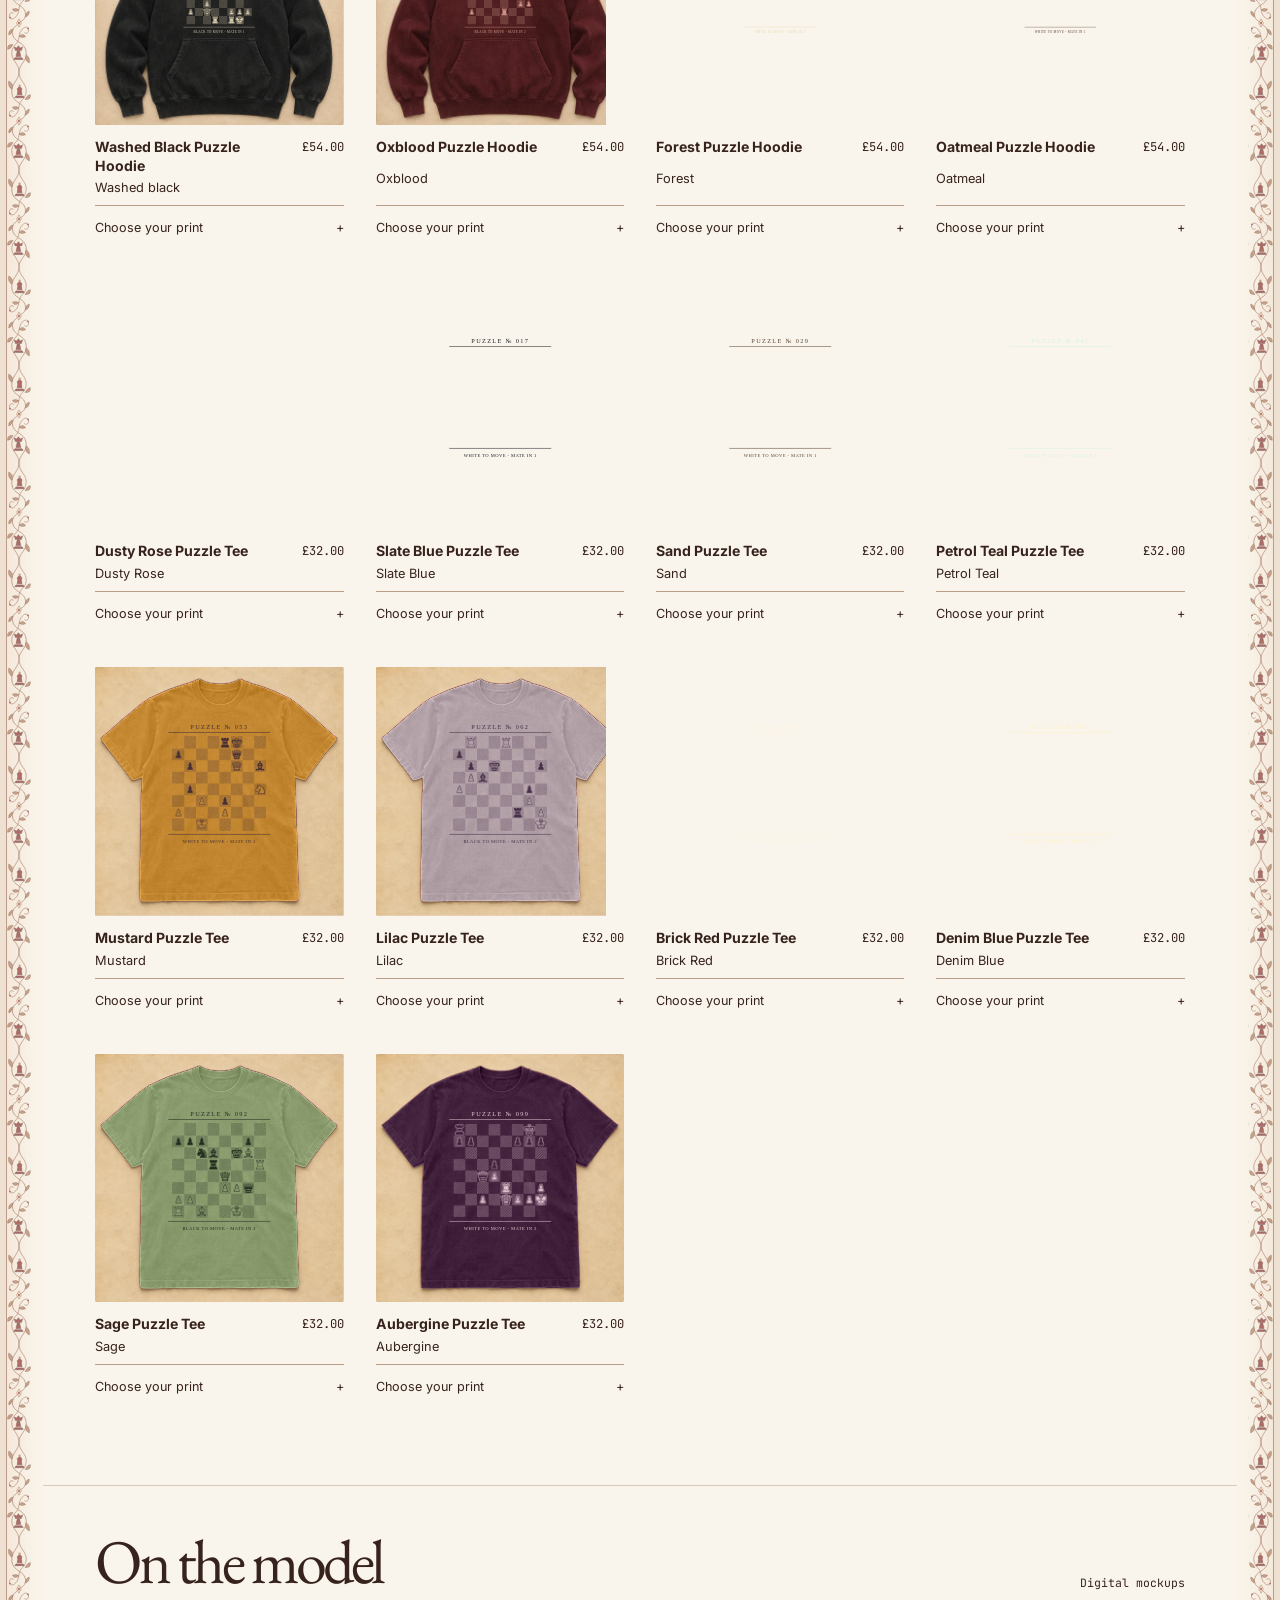
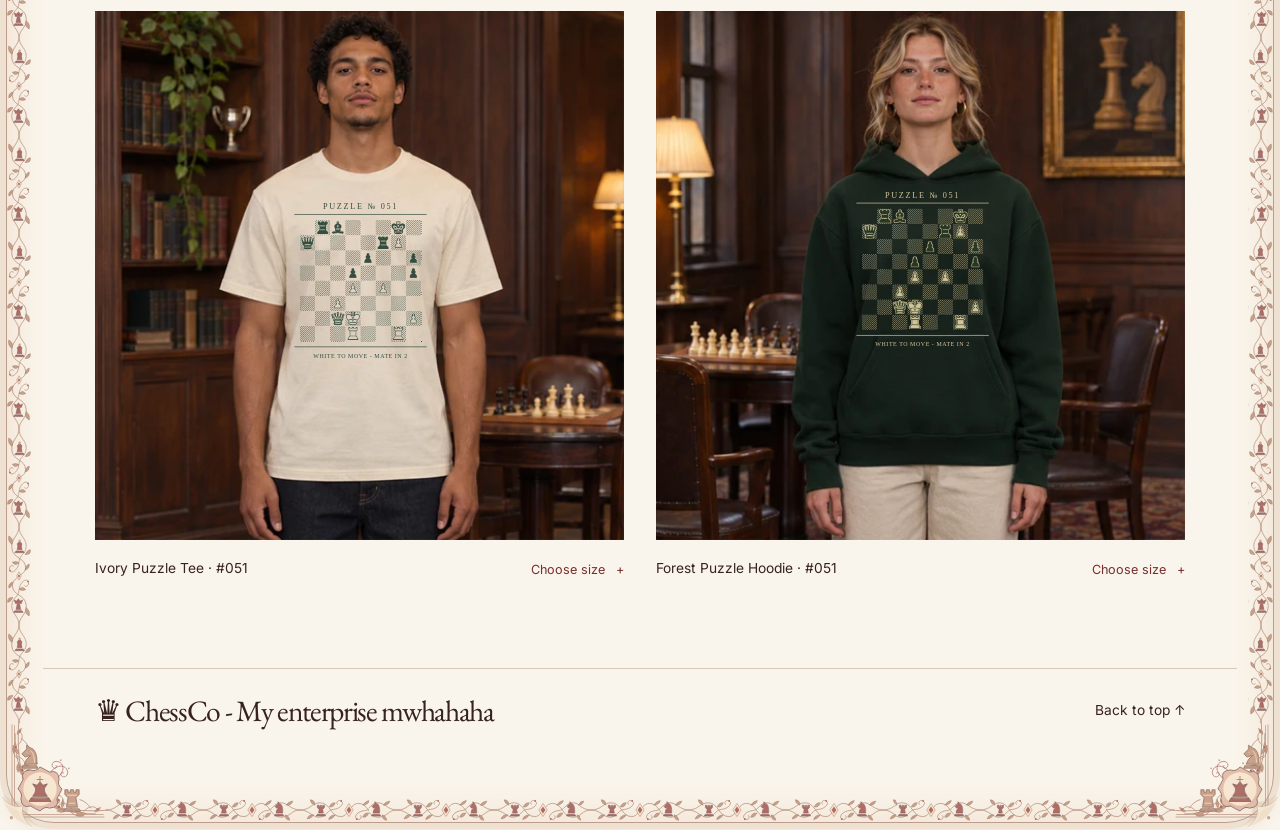
==== commit c484afc0: "Make The Club Shop the ChessCo storefront" ====
--- a/club-shop/index.html
+++ b/club-shop/index.html
@@ -2,141 +2,9 @@
 <html lang="en-GB">
 <head>
   <meta charset="utf-8">
-  <meta name="viewport" content="width=device-width, initial-scale=1, viewport-fit=cover">
-  <meta name="description" content="ChessCo - My enterprise mwhahaha puzzle tees, hoodies, and an interactive chess puzzle.">
-  <title>The Club Shop — ChessCo - My enterprise mwhahaha</title>
-  <link rel="stylesheet" href="../store.css?v=17">
-  <link rel="stylesheet" href="../puzzle.css">
-  <link rel="stylesheet" href="../folio.css">
-  <link rel="stylesheet" href="../editions.css?v=27">
-  <script defer src="../catalog.js?v=14"></script>
-  <script defer src="../store.js?v=26"></script>
-  <script defer src="../puzzle.js?v=14"></script>
-  <script defer src="../editions.js?v=13"></script>
+  <meta name="viewport" content="width=device-width, initial-scale=1">
+  <title>The Club Shop — ChessCo</title>
+  <script>location.replace('../index.html' + location.search + location.hash);</script>
 </head>
-<body class="postal" data-edition="club-shop">
-<svg class="print-ink-definitions" aria-hidden="true" width="0" height="0">
-  <defs>
-    <filter id="print-ink-queen" x="0" y="0" width="100%" height="100%" color-interpolation-filters="sRGB"><feColorMatrix type="matrix" values="0 0 0 0 0.9098 0 0 0 0 0.6941 0 0 0 0 0.6235 -.2126 -.7152 -.0722 0 1"/></filter>
-    <filter id="print-ink-pawn" x="0" y="0" width="100%" height="100%" color-interpolation-filters="sRGB"><feColorMatrix type="matrix" values="0 0 0 0 0.5020 0 0 0 0 0.8706 0 0 0 0 0.8784 -.2126 -.7152 -.0722 0 1"/></filter>
-    <filter id="print-ink-knight" x="0" y="0" width="100%" height="100%" color-interpolation-filters="sRGB"><feColorMatrix type="matrix" values="0 0 0 0 0.9255 0 0 0 0 0.8745 0 0 0 0 0.7412 -.2126 -.7152 -.0722 0 1"/></filter>
-    <filter id="print-ink-rook" x="0" y="0" width="100%" height="100%" color-interpolation-filters="sRGB"><feColorMatrix type="matrix" values="0 0 0 0 0.1373 0 0 0 0 0.2510 0 0 0 0 0.1961 -.2126 -.7152 -.0722 0 1"/></filter>
-    <filter id="print-ink-forest" x="0" y="0" width="100%" height="100%" color-interpolation-filters="sRGB"><feColorMatrix type="matrix" values="0 0 0 0 0.8980 0 0 0 0 0.8392 0 0 0 0 0.6549 -.2126 -.7152 -.0722 0 1"/></filter>
-    <filter id="print-ink-clay" x="0" y="0" width="100%" height="100%" color-interpolation-filters="sRGB"><feColorMatrix type="matrix" values="0 0 0 0 1.0000 0 0 0 0 0.9725 0 0 0 0 0.9216 -.2126 -.7152 -.0722 0 1"/></filter>
-    <filter id="print-ink-oatmeal" x="0" y="0" width="100%" height="100%" color-interpolation-filters="sRGB"><feColorMatrix type="matrix" values="0 0 0 0 0.3373 0 0 0 0 0.2000 0 0 0 0 0.1608 -.2126 -.7152 -.0722 0 1"/></filter>
-    <filter id="print-ink-coffee" x="0" y="0" width="100%" height="100%" color-interpolation-filters="sRGB"><feColorMatrix type="matrix" values="0 0 0 0 0.9059 0 0 0 0 0.7451 0 0 0 0 0.5176 -.2126 -.7152 -.0722 0 1"/></filter>
-    <filter id="print-ink-hoodie-black" x="0" y="0" width="100%" height="100%" color-interpolation-filters="sRGB"><feColorMatrix type="matrix" values="0 0 0 0 0.9255 0 0 0 0 0.8745 0 0 0 0 0.7412 -.2126 -.7152 -.0722 0 1"/></filter>
-    <filter id="print-ink-hoodie-oxblood" x="0" y="0" width="100%" height="100%" color-interpolation-filters="sRGB"><feColorMatrix type="matrix" values="0 0 0 0 0.9098 0 0 0 0 0.6941 0 0 0 0 0.6235 -.2126 -.7152 -.0722 0 1"/></filter>
-    <filter id="print-ink-hoodie-forest" x="0" y="0" width="100%" height="100%" color-interpolation-filters="sRGB"><feColorMatrix type="matrix" values="0 0 0 0 0.8980 0 0 0 0 0.8392 0 0 0 0 0.6549 -.2126 -.7152 -.0722 0 1"/></filter>
-    <filter id="print-ink-hoodie-oatmeal" x="0" y="0" width="100%" height="100%" color-interpolation-filters="sRGB"><feColorMatrix type="matrix" values="0 0 0 0 0.3373 0 0 0 0 0.2000 0 0 0 0 0.1608 -.2126 -.7152 -.0722 0 1"/></filter>
-  </defs>
-</svg>
-<a class="skip" href="#main">Skip to content</a>
-<div class="folio-page" id="page-top">
-  <div class="folio-art" aria-hidden="true">
-    <span class="folio-band folio-band--top"></span>
-    <span class="folio-band folio-band--right"></span>
-    <span class="folio-band folio-band--bottom"></span>
-    <span class="folio-band folio-band--left"></span>
-    <span class="folio-corner folio-corner--top-left">
-      <span class="folio-piece folio-piece--king"></span>
-      <span class="folio-piece folio-piece--knight"></span>
-      <span class="folio-piece folio-piece--rook"></span>
-    </span>
-    <span class="folio-corner folio-corner--top-right">
-      <span class="folio-piece folio-piece--king"></span>
-      <span class="folio-piece folio-piece--knight"></span>
-      <span class="folio-piece folio-piece--rook"></span>
-    </span>
-    <span class="folio-corner folio-corner--bottom-right">
-      <span class="folio-piece folio-piece--king"></span>
-      <span class="folio-piece folio-piece--knight"></span>
-      <span class="folio-piece folio-piece--rook"></span>
-    </span>
-    <span class="folio-corner folio-corner--bottom-left">
-      <span class="folio-piece folio-piece--king"></span>
-      <span class="folio-piece folio-piece--knight"></span>
-      <span class="folio-piece folio-piece--rook"></span>
-    </span>
-  </div>
-  <header class="site-header">
-    <a class="wordmark" href="index.html"><span aria-hidden="true">♛</span> <span class="wordmark-name">ChessCo <small>- My enterprise mwhahaha</small></span></a>
-    <nav class="section-nav" aria-label="On this page"><a href="#collection">Shop</a><a href="#puzzle">Puzzle</a></nav>
-    <div class="masthead-actions">
-      <details class="edition-menu">
-        <summary>Editions <span aria-hidden="true">⌄</span></summary>
-        <ul>
-          <li><a href="../dispatch/index.html">The Dispatch</a></li>
-          <li><a href="../club-shop/index.html" aria-current="page">The Club Shop</a></li>
-          <li><a href="../print-room/index.html">The Print Room</a></li>
-          <li><a href="../problem-sheet/index.html">The Problem Sheet</a></li>
-          <li><a href="../fitting-room/index.html">The Fitting Room</a></li>
-          <li class="edition-menu-overview"><a href="../index.html">Compare all editions</a></li>
-        </ul>
-      </details>
-      <button class="bag-button" id="open-bag" type="button">Cart <span id="bag-count">0</span></button>
-    </div>
-  </header>
-  <main id="main">
-    <section class="edition-hero shop-hero" aria-labelledby="heading">
-      <div class="edition-copy">
-        <h1 id="heading">The club shop.</h1>
-        <p><span data-puzzle-count>100</span> puzzles to wear. Pick a tee or hoodie, then tap the print to play.</p>
-      </div>
-      <figure><a class="puzzle-photo-link" href="../puzzle/index.html?puzzle=001&amp;product=queen" aria-label="Play puzzle 001 from the Oxblood Puzzle Tee"><svg class="tee-preview" role="img" aria-label="Oxblood Puzzle Tee with puzzle 001: White to move · mate in 1, Puzzle ledger" viewBox="0 0 512 512" width="512" height="512">
-    <image href="../assets/queen-blank.webp" width="512" height="512"/>
-    <g transform="">
-      <svg x="160" y="144" width="192" height="192" viewBox="0 0 768 768" opacity=".9">
-    <image href="../assets/chess-template/board.png" width="768" height="768" filter="url(#print-ink-queen)"/>
-    <image href="../assets/chess-template/white-bishop.png" x="288" y="96" width="96" height="96" filter="url(#piece-ink-queen)"/><image href="../assets/chess-template/black-pawn.png" x="576" y="96" width="96" height="96" filter="url(#piece-ink-queen)"/><image href="../assets/chess-template/black-pawn.png" x="672" y="96" width="96" height="96" filter="url(#piece-ink-queen)"/><image href="../assets/chess-template/black-pawn.png" x="0" y="192" width="96" height="96" filter="url(#piece-ink-queen)"/><image href="../assets/chess-template/black-king.png" x="576" y="192" width="96" height="96" filter="url(#piece-ink-queen)"/><image href="../assets/chess-template/white-pawn.png" x="576" y="288" width="96" height="96" filter="url(#piece-ink-queen)"/><image href="../assets/chess-template/black-pawn.png" x="96" y="384" width="96" height="96" filter="url(#piece-ink-queen)"/><image href="../assets/chess-template/black-pawn.png" x="192" y="384" width="96" height="96" filter="url(#piece-ink-queen)"/><image href="../assets/chess-template/black-pawn.png" x="288" y="384" width="96" height="96" filter="url(#piece-ink-queen)"/><image href="../assets/chess-template/white-king.png" x="480" y="384" width="96" height="96" filter="url(#piece-ink-queen)"/><image href="../assets/chess-template/white-pawn.png" x="96" y="576" width="96" height="96" filter="url(#piece-ink-queen)"/>
-  </svg>
-      <g fill="#e8b19f" opacity=".9" text-anchor="middle" font-family="Georgia, serif">
-      <text x="256" y="127" font-size="13" letter-spacing="2.7">PUZZLE № 001</text>
-      <path d="M151 135H361M151 345H361" stroke="#e8b19f" stroke-width="1.1"/>
-      <text x="256" y="362" font-size="9.5" letter-spacing=".85">WHITE TO MOVE - MATE IN 1</text>
-    </g>
-    </g>
-  </svg></a></figure>
-    </section>
-    <section class="collection" id="collection">
-      <header class="section-header"><h2>Tees &amp; hoodies</h2><p><span data-puzzle-count>100</span> puzzle prints</p></header>
-      <div class="catalog-tools" aria-label="Catalogue controls">
-        <label>Garment<select id="filter-garment"><option value="">All garments</option><option value="tee">T-shirts</option><option value="hoodie">Hoodies</option></select></label>
-        <label>Colour<select id="filter-colour"><option value="">All colours</option></select></label>
-        <label>Sort by<select id="sort-products"><option value="featured">Featured</option><option value="price-up">Price, low to high</option><option value="price-down">Price, high to low</option></select></label>
-        <p id="catalog-count" role="status">22 garments</p>
-      </div>
-      <div id="products" class="products"></div>
-    </section>
-    <section class="collection lookbook" id="lookbook">
-      <header class="section-header"><h2>On the model</h2><p>Digital mockups</p></header>
-      <div class="lookbook-grid">
-        <figure data-worn-look="ivory-tee"></figure>
-        <figure data-worn-look="forest-hoodie"></figure>
-      </div>
-    </section>
-    <section class="chess-puzzle" id="puzzle" aria-labelledby="puzzle-title">
-      <div class="puzzle-copy">
-        <h2 id="puzzle-title">Mate in three.</h2>
-        <p>White to move. Give the rook room to work.</p>
-        <p class="puzzle-credit">Jan Kotrč, <cite>Die Schachpartie</cite>, 1920 · <a href="https://www.bstephen.me.uk/meson/pidsearch.pl?pid=197498">Problem source</a></p>
-        <div class="puzzle-actions">
-          <button type="button" data-hint>Hint</button>
-          <button type="button" data-solution>Play solution</button>
-          <button type="button" data-reset>Reset board</button>
-        </div>
-        <div class="puzzle-result">
-          <p class="puzzle-feedback" role="status"></p>
-          <span class="puzzle-stamp" aria-hidden="true" hidden>Checkmate</span>
-        </div>
-      </div>
-      <div class="puzzle-board" role="group" aria-label="Chessboard. Use arrow keys to navigate and Enter or Space to select a square."></div>
-    </section>
-  </main>
-  <footer><span class="wordmark">♛ ChessCo - My enterprise mwhahaha</span><a href="#page-top">Back to top ↑</a></footer>
-</div>
-<dialog id="product-dialog" aria-labelledby="product-title"></dialog>
-<dialog id="bag-dialog" aria-labelledby="bag-title"></dialog>
-<div class="sr-only" id="status" role="status"></div>
-</body>
+<body><a href="../index.html">The Club Shop</a></body>
 </html>
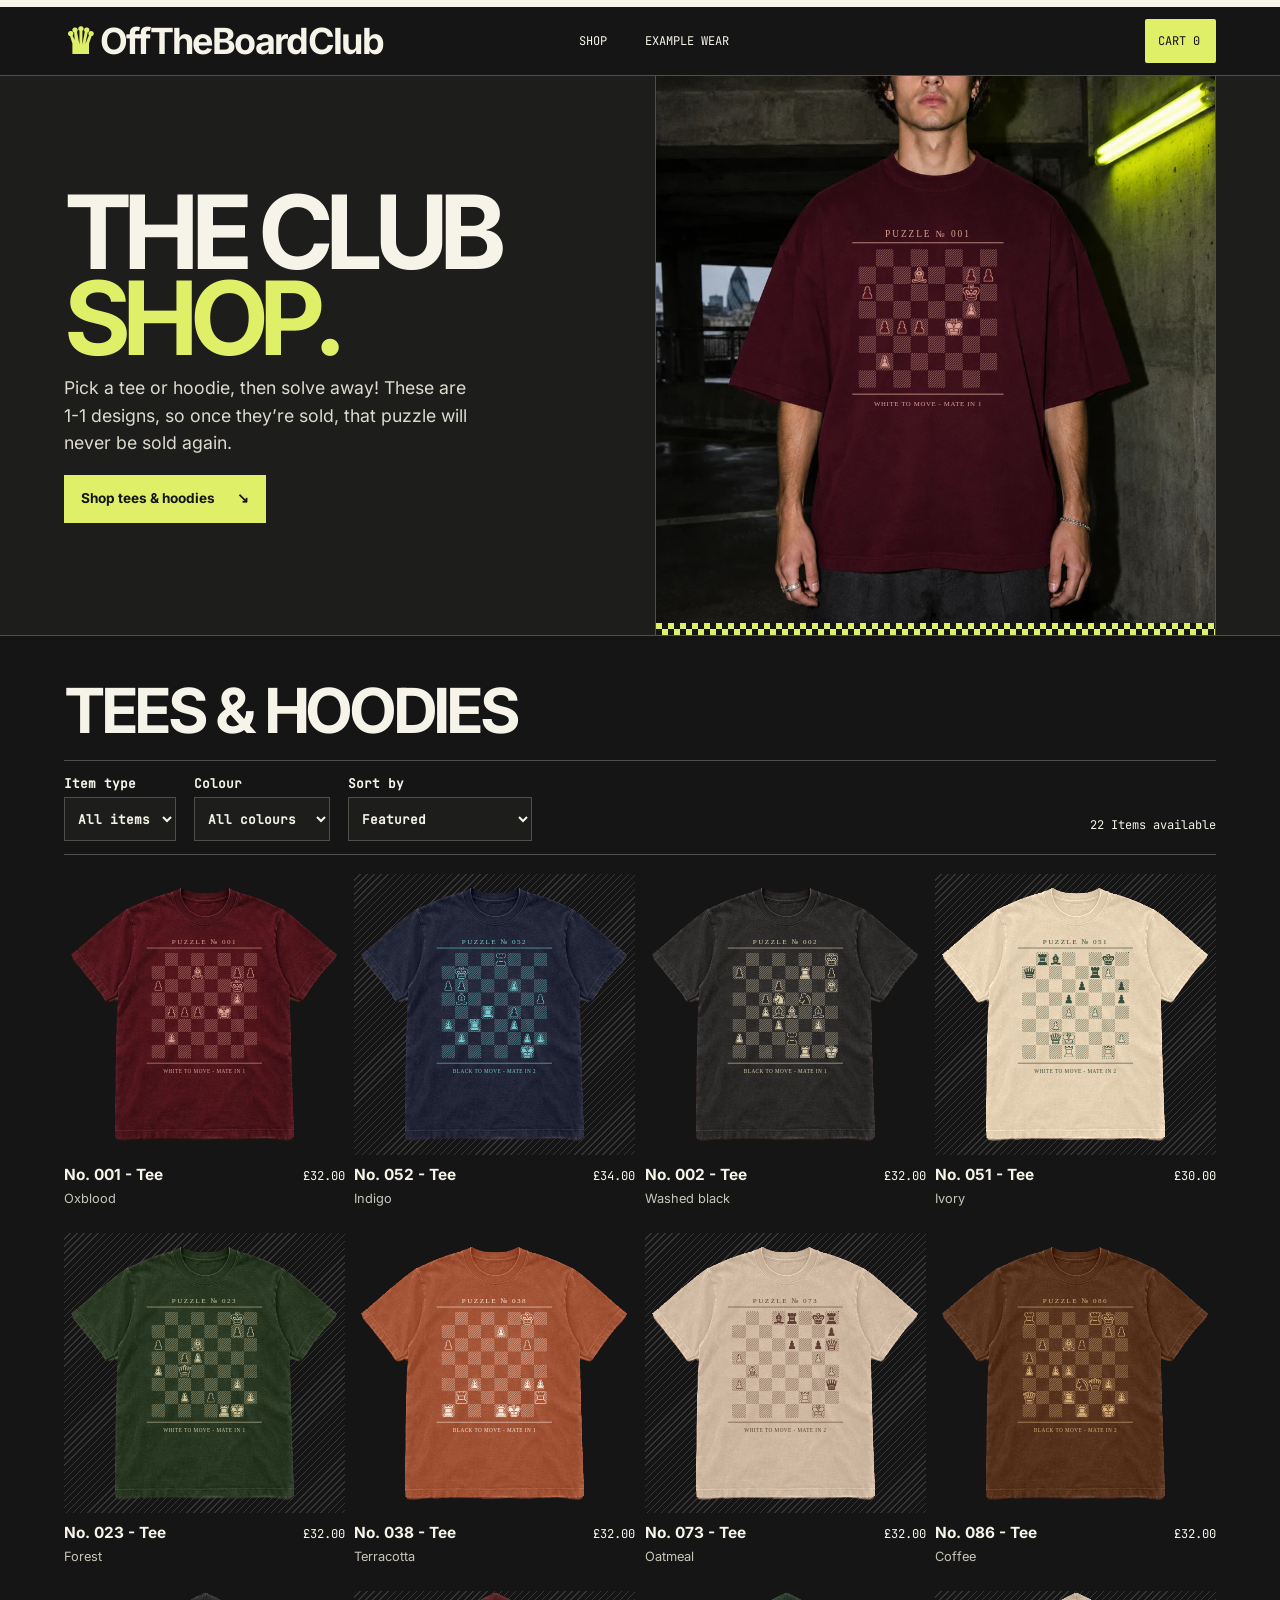
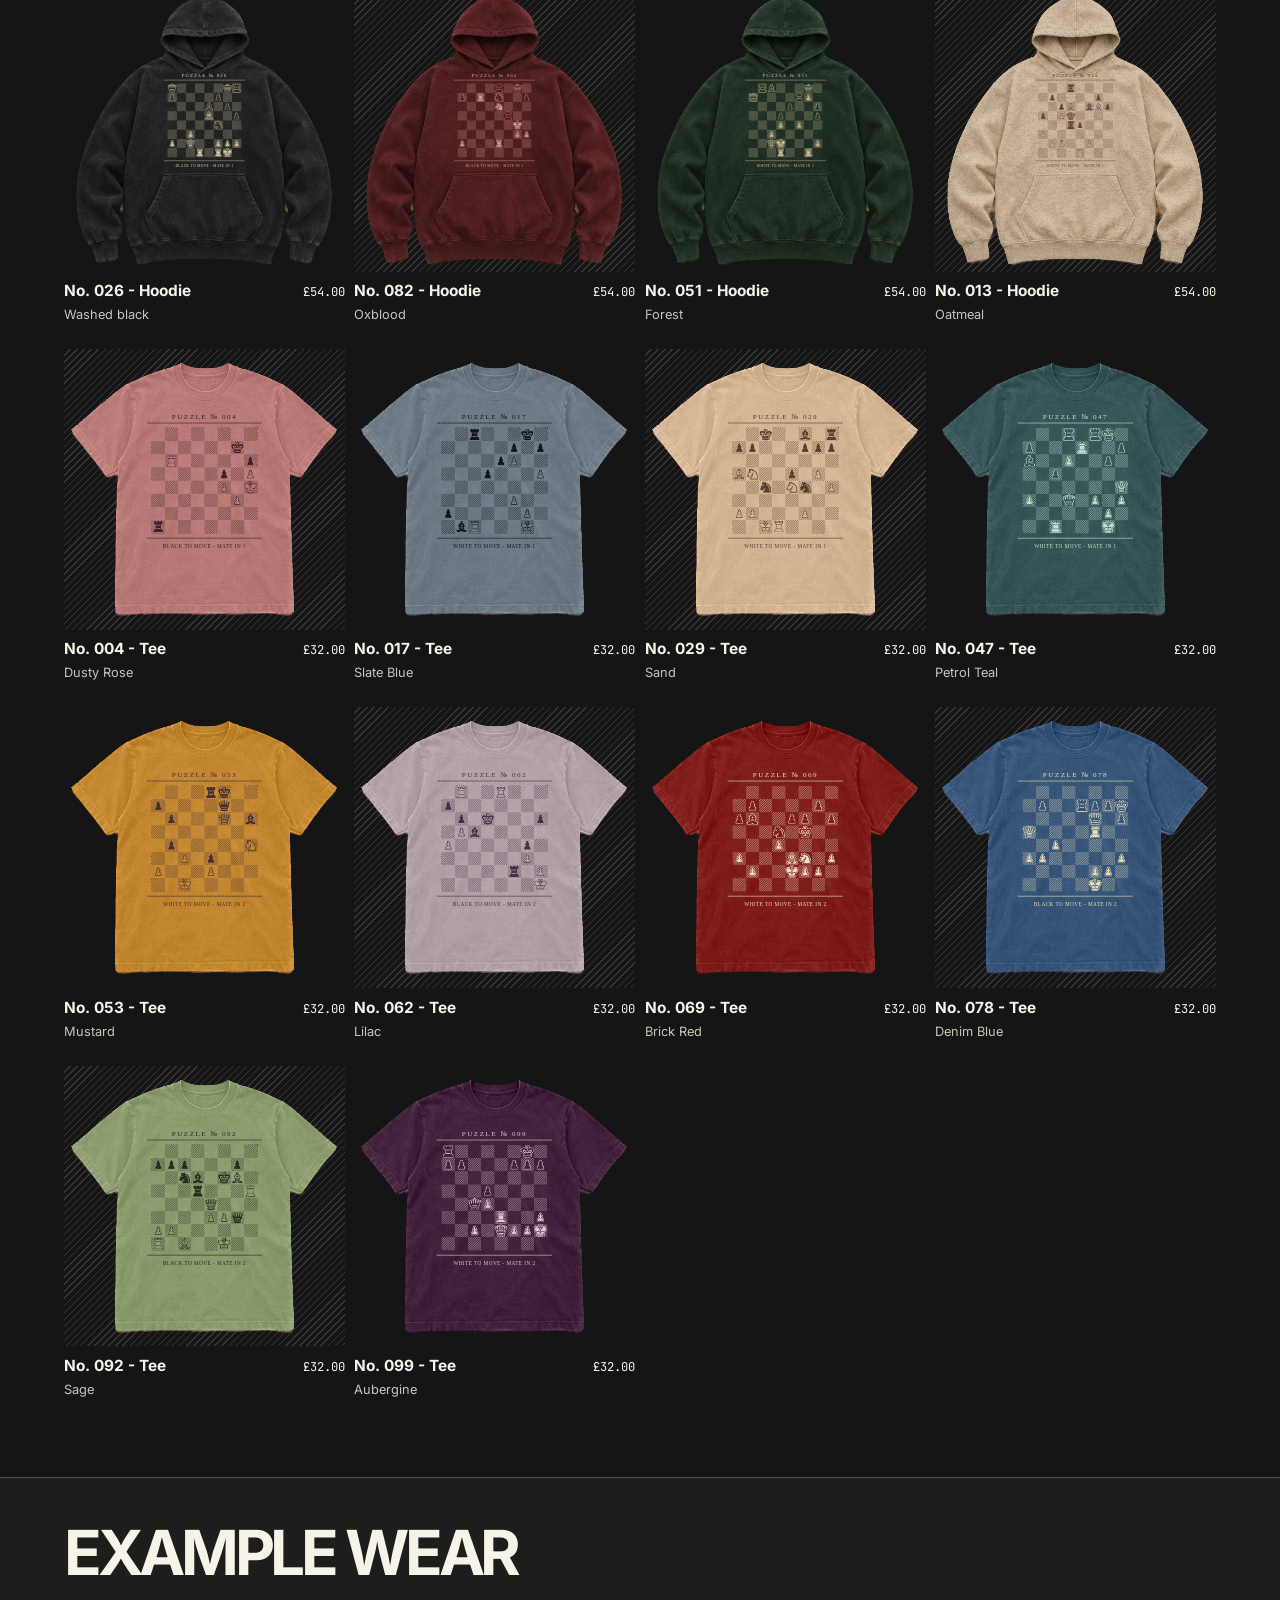
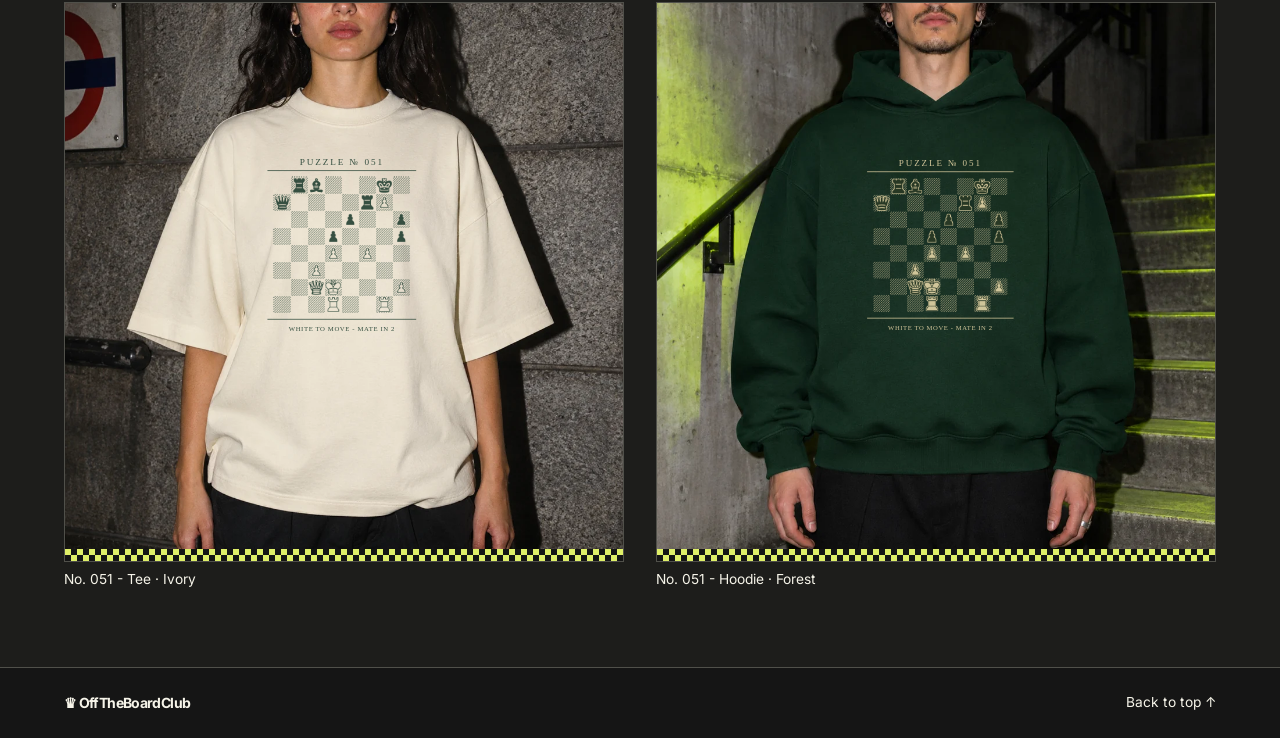
==== commit cc69a308: "Publish OffTheBoardClub streetwear redesign" ====
--- a/club-shop/index.html
+++ b/club-shop/index.html
@@ -3,7 +3,7 @@
 <head>
   <meta charset="utf-8">
   <meta name="viewport" content="width=device-width, initial-scale=1">
-  <title>The Club Shop — ChessCo</title>
+  <title>The Club Shop — OffTheBoardClub</title>
   <script>location.replace('../index.html' + location.search + location.hash);</script>
 </head>
 <body><a href="../index.html">The Club Shop</a></body>
